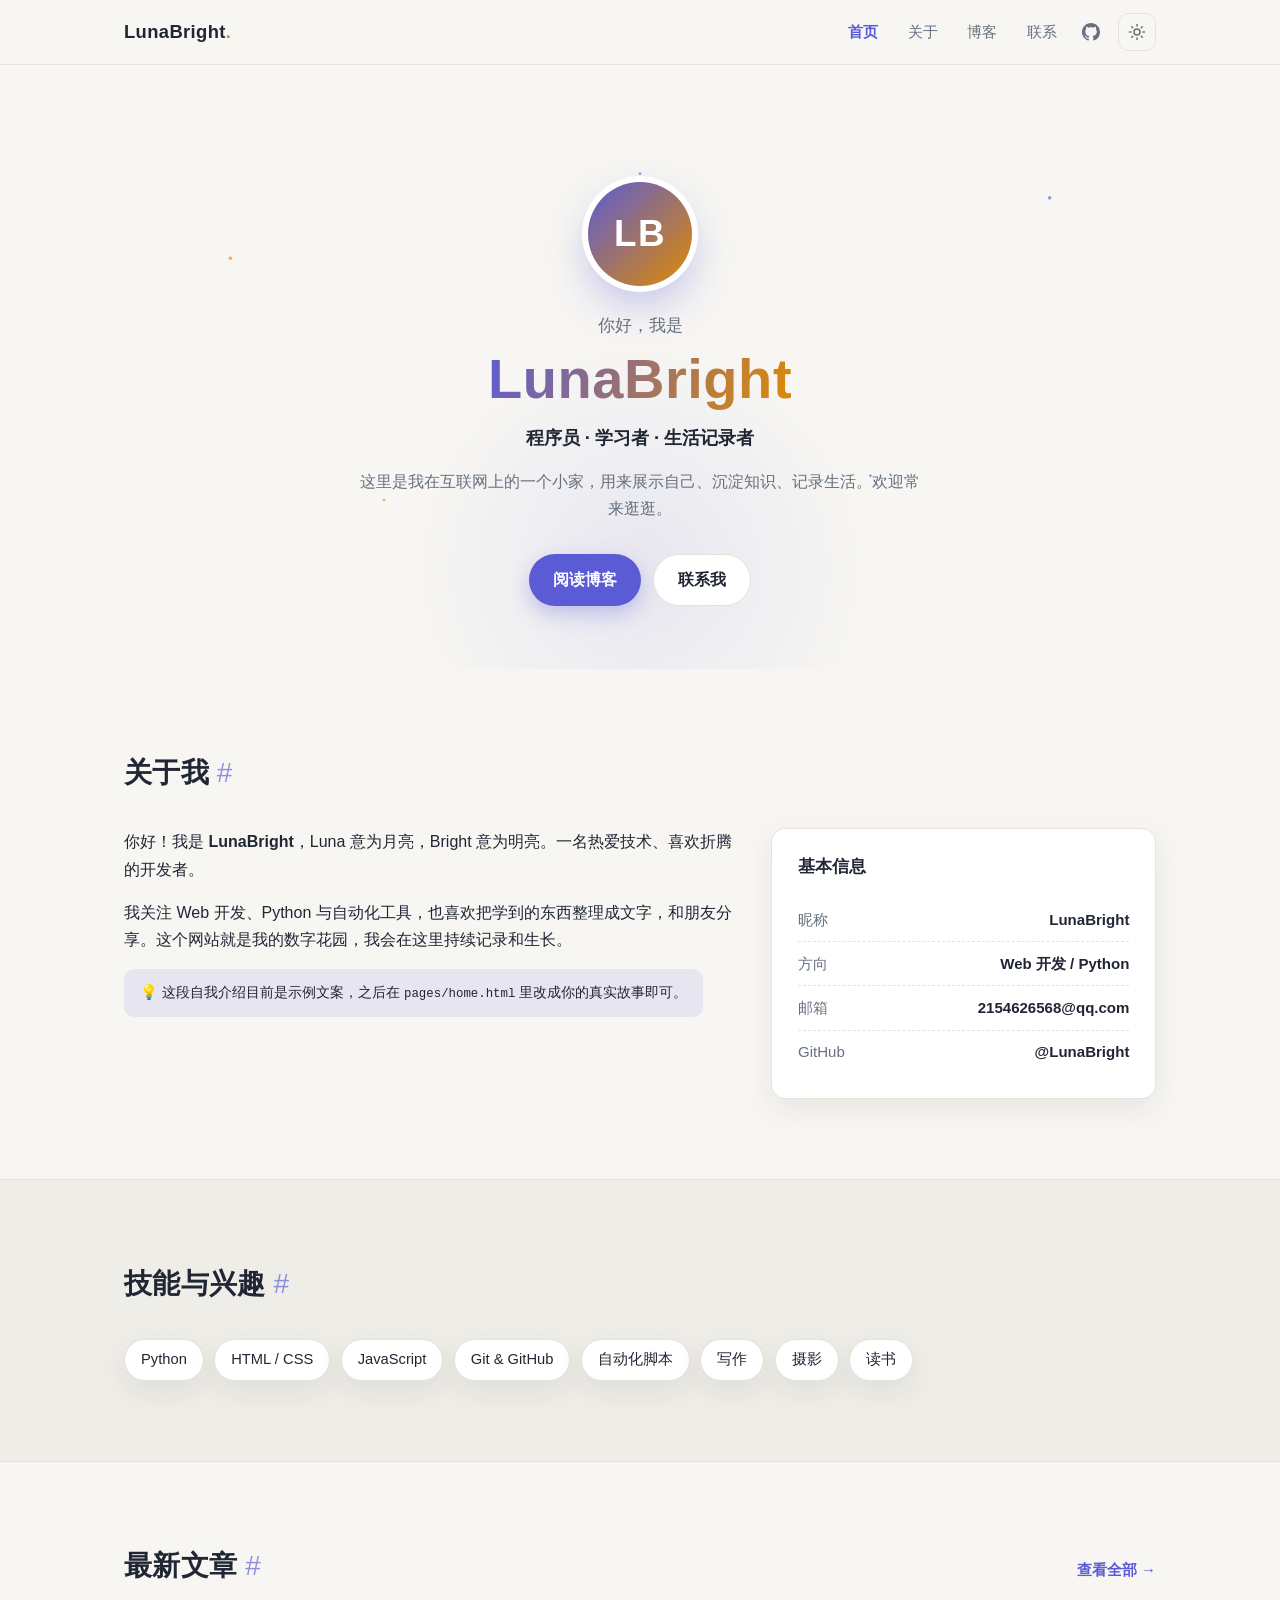
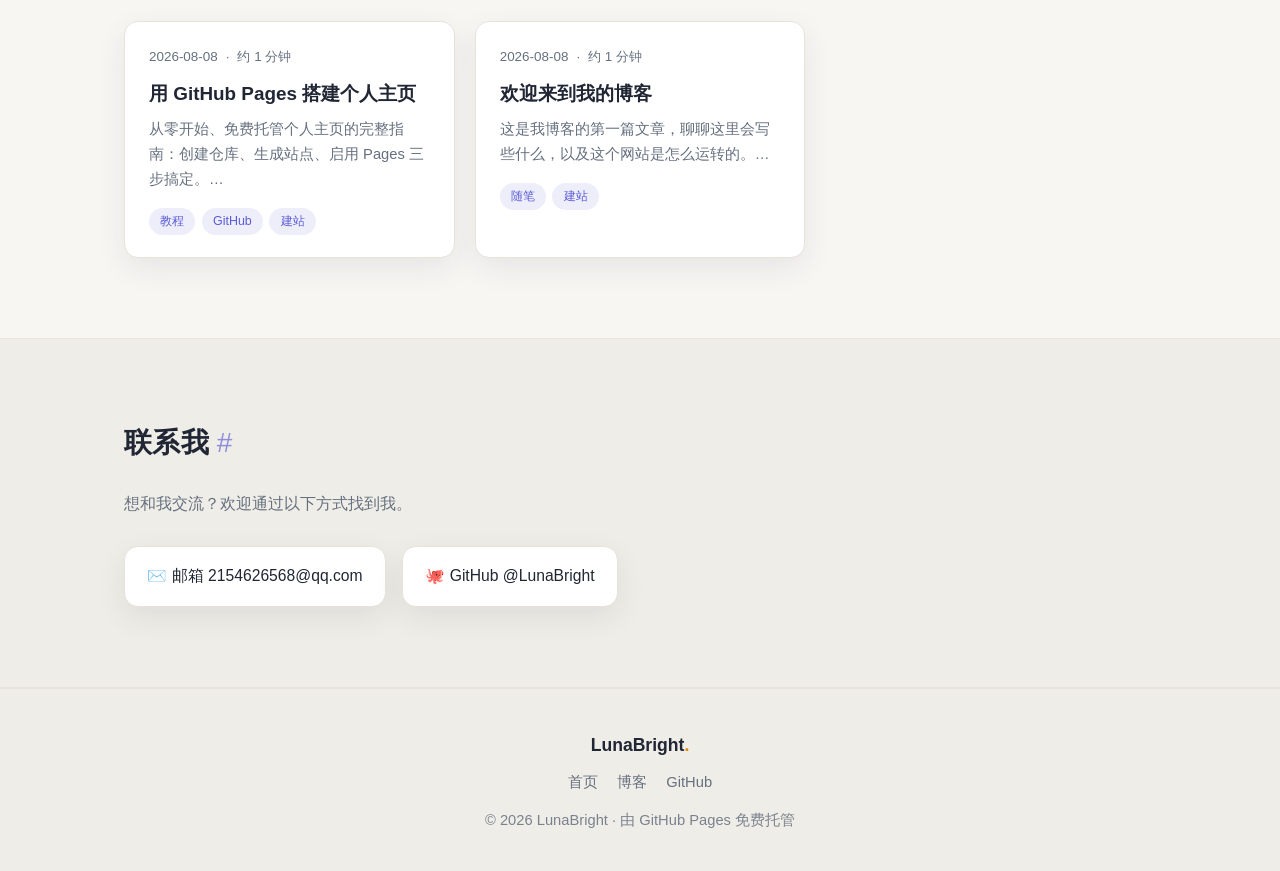
==== index.html @ c41390a8 "搭建个人主页：GitHub Pages 静态站点与 Markdown 博客" ====
<!DOCTYPE html>
<html lang="zh-CN">
<head>
  <meta charset="UTF-8">
  <meta name="viewport" content="width=device-width, initial-scale=1.0">
  <title>LunaBright · LunaBright 的个人主页：技术笔记、学习心得与生活记录</title>
  <meta name="description" content="LunaBright 的个人主页：技术笔记、学习心得与生活记录">
  <meta property="og:title" content="LunaBright · LunaBright 的个人主页：技术笔记、学习心得与生活记录">
  <meta property="og:description" content="LunaBright 的个人主页：技术笔记、学习心得与生活记录">
  <meta property="og:type" content="website">
  <link rel="icon" href="assets/favicon.svg" type="image/svg+xml">
  <link rel="alternate" type="application/atom+xml" title="订阅本站" href="feed.xml">
  <link rel="stylesheet" href="assets/css/style.css">
</head>
<body>
  <a class="skip-link" href="#content">跳到主要内容</a>
  <header class="site-nav">
    <nav class="nav-inner" aria-label="主导航">
      <a class="nav-logo" href="index.html">LunaBright<span class="nav-logo-dot">.</span></a>
      <button class="nav-toggle" aria-label="打开菜单" aria-expanded="false">
        <span></span><span></span><span></span>
      </button>
      <div class="nav-links">
        <a class="nav-link active" href="index.html">首页</a>
        <a class="nav-link" href="index.html#about">关于</a>
        <a class="nav-link" href="blog/index.html">博客</a>
        <a class="nav-link" href="index.html#contact">联系</a>
        <a class="nav-link nav-icon" href="https://github.com/LunaBright" target="_blank" rel="noopener" aria-label="GitHub 主页">
          <svg viewBox="0 0 16 16" width="18" height="18" fill="currentColor" aria-hidden="true"><path d="M8 0C3.58 0 0 3.58 0 8c0 3.54 2.29 6.53 5.47 7.59.4.07.55-.17.55-.38 0-.19-.01-.82-.01-1.49-2.01.37-2.53-.49-2.69-.94-.09-.23-.48-.94-.82-1.13-.28-.15-.68-.52-.01-.53.63-.01 1.08.58 1.23.82.72 1.21 1.87.87 2.33.66.07-.52.28-.87.51-1.07-1.78-.2-3.64-.89-3.64-3.95 0-.87.31-1.59.82-2.15-.08-.2-.36-1.02.08-2.12 0 0 .67-.21 2.2.82.64-.18 1.32-.27 2-.27s1.36.09 2 .27c1.53-1.04 2.2-.82 2.2-.82.44 1.1.16 1.92.08 2.12.51.56.82 1.27.82 2.15 0 3.07-1.87 3.75-3.65 3.95.29.25.54.73.54 1.48 0 1.07-.01 1.93-.01 2.2 0 .21.15.46.55.38A8.01 8.01 0 0 0 16 8c0-4.42-3.58-8-8-8z"/></svg>
        </a>
        <button class="theme-toggle" id="theme-toggle" aria-label="切换浅色/深色主题"></button>
      </div>
    </nav>
  </header>
  <main id="content">

  <section class="hero">
    <div class="hero-inner">
      <div class="avatar" aria-hidden="true">LB</div>
      <p class="hero-greet">你好，我是</p>
      <h1 class="hero-name"><span class="gradient-text">LunaBright</span></h1>
      <p class="hero-tagline">程序员 · 学习者 · 生活记录者</p>
      <p class="hero-desc">这里是我在互联网上的一个小家，用来展示自己、沉淀知识、记录生活。欢迎常来逛逛。</p>
      <div class="hero-actions">
        <a class="btn btn-primary" href="blog/index.html">阅读博客</a>
        <a class="btn btn-outline" href="#contact">联系我</a>
      </div>
    </div>
  </section>

  <section class="section" id="about">
    <div class="container">
      <h2 class="section-title reveal">关于我<span class="section-mark">#</span></h2>
      <div class="about-grid">
        <div class="about-text">
          <p class="reveal">你好！我是 <strong>LunaBright</strong>，Luna 意为月亮，Bright 意为明亮。一名热爱技术、喜欢折腾的开发者。</p>
          <p class="reveal">我关注 Web 开发、Python 与自动化工具，也喜欢把学到的东西整理成文字，和朋友分享。这个网站就是我的数字花园，我会在这里持续记录和生长。</p>
          <p class="about-edit-tip reveal">💡 这段自我介绍目前是示例文案，之后在 <code>pages/home.html</code> 里改成你的真实故事即可。</p>
        </div>
        <div class="about-card reveal">
          <h3>基本信息</h3>
          <ul>
            <li><span>昵称</span><b>LunaBright</b></li>
            <li><span>方向</span><b>Web 开发 / Python</b></li>
            <li><span>邮箱</span><b>2154626568@qq.com</b></li>
            <li><span>GitHub</span><b>@LunaBright</b></li>
          </ul>
        </div>
      </div>
    </div>
  </section>

  <section class="section section-soft" id="skills">
    <div class="container">
      <h2 class="section-title reveal">技能与兴趣<span class="section-mark">#</span></h2>
      <div class="chips">
        <span class="chip reveal">Python</span>
        <span class="chip reveal">HTML / CSS</span>
        <span class="chip reveal">JavaScript</span>
        <span class="chip reveal">Git &amp; GitHub</span>
        <span class="chip reveal">自动化脚本</span>
        <span class="chip reveal">写作</span>
        <span class="chip reveal">摄影</span>
        <span class="chip reveal">读书</span>
      </div>
    </div>
  </section>

  <section class="section" id="blog">
    <div class="container">
      <div class="section-head reveal">
        <h2 class="section-title">最新文章<span class="section-mark">#</span></h2>
        <a class="section-more" href="blog/index.html">查看全部 →</a>
      </div>
      <div class="post-grid">
        <article class="post-card reveal">
  <a class="post-card-link" href="blog/posts/2026-08-08-github-pages-guide.html">
    <div class="post-card-meta"><time datetime="2026-08-08">2026-08-08</time><span>·</span><span>约 1 分钟</span></div>
    <h3 class="post-card-title">用 GitHub Pages 搭建个人主页</h3>
    <p class="post-card-excerpt">从零开始、免费托管个人主页的完整指南：创建仓库、生成站点、启用 Pages 三步搞定。…</p>
    <div class="post-card-tags"><span class="tag">教程</span><span class="tag">GitHub</span><span class="tag">建站</span></div>
  </a>
</article>
<article class="post-card reveal">
  <a class="post-card-link" href="blog/posts/2026-08-08-welcome.html">
    <div class="post-card-meta"><time datetime="2026-08-08">2026-08-08</time><span>·</span><span>约 1 分钟</span></div>
    <h3 class="post-card-title">欢迎来到我的博客</h3>
    <p class="post-card-excerpt">这是我博客的第一篇文章，聊聊这里会写些什么，以及这个网站是怎么运转的。…</p>
    <div class="post-card-tags"><span class="tag">随笔</span><span class="tag">建站</span></div>
  </a>
</article>
      </div>
    </div>
  </section>

  <section class="section section-soft" id="contact">
    <div class="container">
      <h2 class="section-title reveal">联系我<span class="section-mark">#</span></h2>
      <p class="contact-desc reveal">想和我交流？欢迎通过以下方式找到我。</p>
      <div class="contact-links">
        <a class="contact-card reveal" href="mailto:2154626568@qq.com">✉️ 邮箱 2154626568@qq.com</a>
        <a class="contact-card reveal" href="https://github.com/LunaBright" target="_blank" rel="noopener">🐙 GitHub @LunaBright</a>
      </div>
    </div>
  </section>

  </main>
  <footer class="site-footer">
    <div class="footer-inner">
      <p class="footer-brand">LunaBright<span class="nav-logo-dot">.</span></p>
      <p class="footer-links">
        <a href="index.html">首页</a>
        <a href="blog/index.html">博客</a>
        <a href="https://github.com/LunaBright" target="_blank" rel="noopener">GitHub</a>
      </p>
      <p class="footer-note">© <span id="year"></span> LunaBright · 由 GitHub Pages 免费托管</p>
    </div>
  </footer>
  <button class="to-top" id="to-top" aria-label="回到顶部">
    <svg viewBox="0 0 24 24" width="18" height="18" fill="none" stroke="currentColor" stroke-width="2.5" stroke-linecap="round" stroke-linejoin="round" aria-hidden="true"><path d="M12 19V5M5 12l7-7 7 7"/></svg>
  </button>
  <script src="assets/js/main.js"></script>
</body>
</html>
---- assets/css/style.css ----
/* ============================================================
   LunaBright 个人主页样式
   浅色 / 深色双主题，响应式布局
   ============================================================ */

:root {
  --bg: #f7f6f3;
  --bg-soft: #efede7;
  --surface: #ffffff;
  --text: #202634;
  --muted: #66707f;
  --accent: #5b5bd6;
  --accent-soft: rgba(91, 91, 214, 0.1);
  --accent-2: #e08a00;
  --border: #e6e3db;
  --nav-bg: rgba(247, 246, 243, 0.86);
  --shadow: 0 10px 30px rgba(32, 38, 52, 0.08);
  --shadow-lg: 0 18px 44px rgba(32, 38, 52, 0.13);
  --radius: 14px;
  --nav-h: 64px;
  --font-sans: -apple-system, BlinkMacSystemFont, "Segoe UI", "PingFang SC",
    "Hiragino Sans GB", "Microsoft YaHei", "Noto Sans SC", "Helvetica Neue", Arial, sans-serif;
  --font-mono: "Cascadia Code", "JetBrains Mono", Consolas, "Courier New", monospace;
}

[data-theme="dark"] {
  --bg: #0d1120;
  --bg-soft: #141a2e;
  --surface: #171d33;
  --text: #e7eaf4;
  --muted: #98a1b6;
  --accent: #8f90f0;
  --accent-soft: rgba(143, 144, 240, 0.14);
  --accent-2: #f6b34d;
  --border: #272e47;
  --nav-bg: rgba(13, 17, 32, 0.82);
  --shadow: 0 10px 30px rgba(0, 0, 0, 0.35);
  --shadow-lg: 0 18px 44px rgba(0, 0, 0, 0.5);
}

/* ---------- 基础 ---------- */

* {
  box-sizing: border-box;
}

html {
  scroll-behavior: smooth;
}

body {
  margin: 0;
  font-family: var(--font-sans);
  font-size: 16px;
  line-height: 1.7;
  color: var(--text);
  background: var(--bg);
  -webkit-font-smoothing: antialiased;
  transition: background-color 0.3s ease, color 0.3s ease;
}

a {
  color: var(--accent);
  text-decoration: none;
}

a:hover {
  text-decoration: underline;
  text-underline-offset: 3px;
}

img {
  max-width: 100%;
}

::selection {
  background: var(--accent);
  color: #fff;
}

:focus-visible {
  outline: 2px solid var(--accent);
  outline-offset: 2px;
  border-radius: 4px;
}

.skip-link {
  position: absolute;
  left: -9999px;
  top: 0;
  z-index: 100;
  background: var(--accent);
  color: #fff;
  padding: 0.6rem 1.2rem;
  border-radius: 0 0 10px 0;
}

.skip-link:focus {
  left: 0;
}

.container {
  max-width: 1080px;
  margin: 0 auto;
  padding: 0 1.5rem;
}

.container-narrow {
  max-width: 760px;
}

/* ---------- 顶部导航 ---------- */

.site-nav {
  position: sticky;
  top: 0;
  z-index: 50;
  background: var(--nav-bg);
  -webkit-backdrop-filter: blur(14px);
  backdrop-filter: blur(14px);
  border-bottom: 1px solid var(--border);
}

.nav-inner {
  max-width: 1080px;
  margin: 0 auto;
  height: var(--nav-h);
  padding: 0 1.5rem;
  display: flex;
  align-items: center;
  justify-content: space-between;
  gap: 1rem;
}

.nav-logo {
  font-size: 1.15rem;
  font-weight: 800;
  letter-spacing: 0.02em;
  color: var(--text);
}

.nav-logo:hover {
  text-decoration: none;
}

.nav-logo-dot {
  color: var(--accent-2);
}

.nav-links {
  display: flex;
  align-items: center;
  gap: 0.35rem;
}

.nav-link {
  color: var(--muted);
  font-size: 0.95rem;
  padding: 0.45rem 0.75rem;
  border-radius: 9px;
  transition: color 0.2s ease, background-color 0.2s ease;
}

.nav-link:hover {
  color: var(--accent);
  background: var(--accent-soft);
  text-decoration: none;
}

.nav-link.active {
  color: var(--accent);
  font-weight: 600;
}

.nav-icon {
  display: inline-flex;
  align-items: center;
  justify-content: center;
  padding: 0.5rem;
}

.theme-toggle {
  display: inline-flex;
  align-items: center;
  justify-content: center;
  width: 38px;
  height: 38px;
  margin-left: 0.25rem;
  border: 1px solid var(--border);
  border-radius: 10px;
  background: transparent;
  color: var(--muted);
  cursor: pointer;
  transition: color 0.2s ease, border-color 0.2s ease, background-color 0.2s ease;
}

.theme-toggle:hover {
  color: var(--accent);
  border-color: var(--accent);
  background: var(--accent-soft);
}

.nav-toggle {
  display: none;
  flex-direction: column;
  justify-content: center;
  gap: 5px;
  width: 40px;
  height: 40px;
  padding: 8px;
  border: 1px solid var(--border);
  border-radius: 10px;
  background: transparent;
  cursor: pointer;
}

.nav-toggle span {
  display: block;
  height: 2px;
  width: 100%;
  border-radius: 2px;
  background: var(--text);
  transition: transform 0.25s ease, opacity 0.25s ease;
}

/* ---------- 英雄区 ---------- */

.hero {
  position: relative;
  text-align: center;
  padding: clamp(5rem, 13vh, 8.5rem) 1.5rem clamp(3rem, 7vh, 4.5rem);
  overflow: hidden;
  background:
    radial-gradient(2px 2px at 18% 32%, var(--accent-2), transparent 120%),
    radial-gradient(2px 2px at 82% 22%, var(--accent), transparent 120%),
    radial-gradient(1.5px 1.5px at 68% 68%, var(--accent), transparent 120%),
    radial-gradient(1.5px 1.5px at 30% 72%, var(--accent-2), transparent 120%),
    radial-gradient(1.5px 1.5px at 50% 18%, var(--accent), transparent 120%),
    var(--bg);
}

.hero::after {
  content: "";
  position: absolute;
  left: 50%;
  bottom: -130px;
  width: 460px;
  height: 460px;
  transform: translateX(-50%);
  border-radius: 50%;
  background: radial-gradient(circle, var(--accent-soft), transparent 70%);
  pointer-events: none;
}

.hero-inner {
  position: relative;
  z-index: 1;
  max-width: 720px;
  margin: 0 auto;
}

.avatar {
  width: 104px;
  height: 104px;
  margin: 0 auto 1.6rem;
  display: flex;
  align-items: center;
  justify-content: center;
  font-size: 2.3rem;
  font-weight: 800;
  letter-spacing: 0.04em;
  color: #fff;
  border-radius: 50%;
  background: linear-gradient(135deg, var(--accent), var(--accent-2));
  box-shadow: 0 0 0 6px var(--surface), 0 18px 42px rgba(91, 91, 214, 0.35);
  user-select: none;
}

.hero-greet {
  margin: 0 0 0.4rem;
  color: var(--muted);
  font-size: 1.05rem;
}

.hero-name {
  margin: 0 0 0.7rem;
  font-size: clamp(2.3rem, 6vw, 3.5rem);
  line-height: 1.15;
  letter-spacing: 0.01em;
}

.gradient-text {
  background: linear-gradient(120deg, var(--accent), var(--accent-2));
  -webkit-background-clip: text;
  background-clip: text;
  color: transparent;
}

.hero-tagline {
  margin: 0 0 0.9rem;
  font-size: 1.15rem;
  font-weight: 600;
  color: var(--text);
}

.hero-desc {
  margin: 0 auto 2rem;
  max-width: 560px;
  color: var(--muted);
  font-size: 1rem;
}

.hero-actions {
  display: flex;
  flex-wrap: wrap;
  justify-content: center;
  gap: 0.8rem;
}

/* ---------- 按钮 ---------- */

.btn {
  display: inline-flex;
  align-items: center;
  justify-content: center;
  padding: 0.72rem 1.5rem;
  border-radius: 999px;
  font-size: 0.98rem;
  font-weight: 600;
  transition: transform 0.18s ease, box-shadow 0.18s ease, background-color 0.18s ease;
}

.btn:hover {
  text-decoration: none;
  transform: translateY(-2px);
}

.btn-primary {
  background: var(--accent);
  color: #fff;
  box-shadow: 0 8px 20px rgba(91, 91, 214, 0.3);
}

.btn-primary:hover {
  box-shadow: 0 12px 26px rgba(91, 91, 214, 0.42);
}

.btn-outline {
  border: 1.5px solid var(--border);
  color: var(--text);
  background: var(--surface);
}

.btn-outline:hover {
  border-color: var(--accent);
  color: var(--accent);
}

/* ---------- 区块 ---------- */

.section {
  padding: clamp(3.2rem, 8vw, 5rem) 1.5rem;
}

.section-soft {
  background: var(--bg-soft);
  border-top: 1px solid var(--border);
  border-bottom: 1px solid var(--border);
}

.section-title {
  margin: 0 0 2rem;
  font-size: clamp(1.45rem, 3vw, 1.75rem);
  letter-spacing: 0.01em;
}

.section-mark {
  margin-left: 0.5rem;
  color: var(--accent);
  font-weight: 400;
  opacity: 0.65;
}

.section-head {
  display: flex;
  align-items: baseline;
  justify-content: space-between;
  gap: 1rem;
  flex-wrap: wrap;
  margin-bottom: 2rem;
}

.section-head .section-title {
  margin-bottom: 0;
}

.section-more {
  color: var(--accent);
  font-size: 0.95rem;
  font-weight: 600;
  white-space: nowrap;
}

/* ---------- 关于我 ---------- */

.about-grid {
  display: grid;
  grid-template-columns: 1.6fr 1fr;
  gap: 2rem;
  align-items: start;
}

.about-text p {
  margin: 0 0 1rem;
  color: var(--text);
}

.about-edit-tip {
  display: inline-block;
  margin-top: 0.4rem;
  padding: 0.7rem 1rem;
  border-radius: 10px;
  background: var(--accent-soft);
  color: var(--accent);
  font-size: 0.9rem;
}

.about-edit-tip code {
  font-family: var(--font-mono);
  font-size: 0.86em;
}

.about-card {
  background: var(--surface);
  border: 1px solid var(--border);
  border-radius: var(--radius);
  padding: 1.5rem 1.6rem;
  box-shadow: var(--shadow);
}

.about-card h3 {
  margin: 0 0 1rem;
  font-size: 1.05rem;
}

.about-card ul {
  list-style: none;
  margin: 0;
  padding: 0;
}

.about-card li {
  display: flex;
  justify-content: space-between;
  gap: 1rem;
  padding: 0.55rem 0;
  border-bottom: 1px dashed var(--border);
  font-size: 0.94rem;
}

.about-card li:last-child {
  border-bottom: none;
}

.about-card span {
  color: var(--muted);
  flex-shrink: 0;
}

.about-card b {
  text-align: right;
  font-weight: 600;
  word-break: break-all;
}

/* ---------- 技能标签 ---------- */

.chips {
  display: flex;
  flex-wrap: wrap;
  gap: 0.65rem;
}

.chip {
  display: inline-flex;
  align-items: center;
  padding: 0.45rem 1rem;
  border-radius: 999px;
  background: var(--surface);
  border: 1px solid var(--border);
  color: var(--text);
  font-size: 0.92rem;
  font-weight: 500;
  box-shadow: var(--shadow);
  transition: transform 0.18s ease, border-color 0.18s ease, color 0.18s ease;
}

.chip:hover {
  transform: translateY(-2px);
  border-color: var(--accent);
  color: var(--accent);
}

/* ---------- 博客卡片 ---------- */

.post-grid {
  display: grid;
  grid-template-columns: repeat(auto-fill, minmax(290px, 1fr));
  gap: 1.25rem;
}

.post-card {
  background: var(--surface);
  border: 1px solid var(--border);
  border-radius: var(--radius);
  box-shadow: var(--shadow);
  transition: transform 0.2s ease, box-shadow 0.2s ease;
}

.post-card:hover {
  transform: translateY(-4px);
  box-shadow: var(--shadow-lg);
}

.post-card-link {
  display: block;
  padding: 1.5rem 1.5rem 1.35rem;
  color: var(--text);
  height: 100%;
}

.post-card-link:hover {
  text-decoration: none;
}

.post-card-meta {
  display: flex;
  gap: 0.5rem;
  color: var(--muted);
  font-size: 0.84rem;
  margin-bottom: 0.7rem;
}

.post-card-title {
  margin: 0 0 0.6rem;
  font-size: 1.18rem;
  line-height: 1.45;
  transition: color 0.2s ease;
}

.post-card-link:hover .post-card-title {
  color: var(--accent);
}

.post-card-excerpt {
  margin: 0 0 1rem;
  color: var(--muted);
  font-size: 0.92rem;
  line-height: 1.7;
  display: -webkit-box;
  -webkit-line-clamp: 3;
  -webkit-box-orient: vertical;
  overflow: hidden;
}

.post-card-tags {
  display: flex;
  flex-wrap: wrap;
  gap: 0.4rem;
}

.tag {
  display: inline-block;
  padding: 0.18rem 0.7rem;
  border-radius: 999px;
  background: var(--accent-soft);
  color: var(--accent);
  font-size: 0.78rem;
  font-weight: 500;
}

/* ---------- 博客列表页 ---------- */

.page-hero {
  padding: clamp(3.2rem, 9vh, 5rem) 1.5rem 2.2rem;
  text-align: center;
  background:
    radial-gradient(2px 2px at 70% 20%, var(--accent), transparent 120%),
    radial-gradient(2px 2px at 25% 60%, var(--accent-2), transparent 120%),
    var(--bg);
}

.page-eyebrow {
  margin: 0 0 0.5rem;
  color: var(--accent);
  font-size: 0.85rem;
  font-weight: 700;
  letter-spacing: 0.12em;
  text-transform: uppercase;
}

.page-title {
  margin: 0 0 0.8rem;
  font-size: clamp(1.9rem, 5vw, 2.6rem);
  line-height: 1.2;
}

.page-desc {
  margin: 0 auto;
  max-width: 560px;
  color: var(--muted);
}

.post-list {
  max-width: 860px;
  margin: 0 auto;
}

.post-list-item {
  display: grid;
  grid-template-columns: 9.5rem 1fr;
  gap: 1.4rem;
  padding: 1.5rem 0;
  border-bottom: 1px solid var(--border);
}

.post-list-item:first-child {
  padding-top: 0;
}

.post-list-date {
  color: var(--muted);
  font-size: 0.9rem;
  font-family: var(--font-mono);
  padding-top: 0.15rem;
  white-space: nowrap;
}

.post-list-main {
  min-width: 0;
}

.post-list-title {
  margin: 0 0 0.45rem;
  font-size: 1.22rem;
  line-height: 1.4;
}

.post-list-main a {
  color: var(--text);
}

.post-list-main a:hover {
  color: var(--accent);
}

.post-list-excerpt {
  margin: 0 0 0.7rem;
  color: var(--muted);
  font-size: 0.93rem;
}

.post-list-tags {
  display: flex;
  flex-wrap: wrap;
  gap: 0.4rem;
}

/* ---------- 文章页 ---------- */

.post {
  padding: clamp(2.5rem, 7vw, 4rem) 1.5rem 3.5rem;
}

.post-header {
  margin-bottom: 2.2rem;
}

.post-header .page-eyebrow a {
  color: var(--muted);
  font-weight: 500;
  letter-spacing: 0;
  text-transform: none;
}

.post-header .page-eyebrow a:hover {
  color: var(--accent);
}

.post-title {
  margin: 0.4rem 0 1rem;
  font-size: clamp(1.7rem, 4.5vw, 2.3rem);
  line-height: 1.3;
}

.post-meta {
  display: flex;
  flex-wrap: wrap;
  align-items: center;
  gap: 0.55rem;
  color: var(--muted);
  font-size: 0.9rem;
}

.post-meta time {
  font-family: var(--font-mono);
}

.prose {
  font-size: 1.05rem;
  line-height: 1.95;
}

.prose h2 {
  margin: 2.3em 0 0.9em;
  font-size: 1.45rem;
  padding-bottom: 0.45em;
  border-bottom: 1px solid var(--border);
}

.prose h3 {
  margin: 1.9em 0 0.7em;
  font-size: 1.22rem;
}

.prose h4 {
  margin: 1.6em 0 0.6em;
  font-size: 1.08rem;
}

.prose p {
  margin: 1.1em 0;
}

.prose a {
  text-decoration: underline;
  text-underline-offset: 3px;
}

.prose code {
  font-family: var(--font-mono);
  font-size: 0.9em;
  background: var(--bg-soft);
  border: 1px solid var(--border);
  padding: 0.12em 0.42em;
  border-radius: 6px;
}

.prose pre {
  background: #0e1322;
  color: #dce3f5;
  padding: 1.15rem 1.35rem;
  border-radius: 12px;
  overflow-x: auto;
  margin: 1.5em 0;
  line-height: 1.7;
  box-shadow: var(--shadow);
}

.prose pre code {
  background: none;
  border: none;
  padding: 0;
  font-size: 0.9em;
  color: inherit;
}

.prose blockquote {
  margin: 1.5em 0;
  padding: 0.85rem 1.25rem;
  border-left: 3px solid var(--accent);
  border-radius: 0 10px 10px 0;
  background: var(--bg-soft);
  color: var(--muted);
}

.prose blockquote p {
  margin: 0.4em 0;
}

.prose ul,
.prose ol {
  margin: 1em 0;
  padding-left: 1.5rem;
}

.prose li {
  margin: 0.4em 0;
}

.prose img {
  border-radius: 12px;
  box-shadow: var(--shadow);
}

.prose hr {
  border: none;
  border-top: 1px solid var(--border);
  margin: 2.4em 0;
}

.post-pager {
  display: flex;
  justify-content: space-between;
  gap: 1.5rem;
  margin-top: 3.2rem;
  padding-top: 1.6rem;
  border-top: 1px solid var(--border);
}

.post-pager a {
  max-width: 45%;
  font-size: 0.94rem;
  color: var(--muted);
  line-height: 1.5;
}

.post-pager a:hover {
  color: var(--accent);
  text-decoration: none;
}

.post-pager .pager-label {
  display: block;
  font-size: 0.78rem;
  font-weight: 700;
  letter-spacing: 0.1em;
  text-transform: uppercase;
  color: var(--accent);
  margin-bottom: 0.25rem;
}

.post-pager .pager-next {
  text-align: right;
}

/* ---------- 联系 ---------- */

.contact-desc {
  margin: -0.5rem 0 1.8rem;
  color: var(--muted);
}

.contact-links {
  display: flex;
  flex-wrap: wrap;
  gap: 1rem;
}

.contact-card {
  display: inline-flex;
  align-items: center;
  gap: 0.6rem;
  padding: 1rem 1.4rem;
  background: var(--surface);
  border: 1px solid var(--border);
  border-radius: var(--radius);
  color: var(--text);
  font-size: 0.98rem;
  box-shadow: var(--shadow);
  transition: transform 0.18s ease, border-color 0.18s ease, box-shadow 0.18s ease;
}

.contact-card:hover {
  transform: translateY(-3px);
  border-color: var(--accent);
  color: var(--accent);
  text-decoration: none;
  box-shadow: var(--shadow-lg);
}

/* ---------- 页脚 ---------- */

.site-footer {
  border-top: 1px solid var(--border);
  background: var(--bg-soft);
  padding: 2.6rem 1.5rem 2.4rem;
}

.footer-inner {
  max-width: 1080px;
  margin: 0 auto;
  text-align: center;
  color: var(--muted);
  font-size: 0.92rem;
}

.footer-brand {
  margin: 0 0 0.6rem;
  color: var(--text);
  font-size: 1.1rem;
  font-weight: 800;
}

.footer-links {
  display: flex;
  justify-content: center;
  gap: 1.2rem;
  margin: 0 0 0.8rem;
}

.footer-links a {
  color: var(--muted);
}

.footer-links a:hover {
  color: var(--accent);
}

.footer-note {
  margin: 0;
  opacity: 0.85;
}

/* ---------- 回到顶部 ---------- */

.to-top {
  position: fixed;
  right: 1.5rem;
  bottom: 1.5rem;
  width: 44px;
  height: 44px;
  border: 1px solid var(--border);
  border-radius: 50%;
  background: var(--surface);
  color: var(--muted);
  cursor: pointer;
  display: flex;
  align-items: center;
  justify-content: center;
  box-shadow: var(--shadow);
  opacity: 0;
  pointer-events: none;
  transform: translateY(10px);
  transition: opacity 0.25s ease, transform 0.25s ease, color 0.2s ease;
}

.to-top.show {
  opacity: 1;
  pointer-events: auto;
  transform: translateY(0);
}

.to-top:hover {
  color: var(--accent);
  border-color: var(--accent);
}

/* ---------- 滚动显现 ---------- */

html.js .reveal {
  opacity: 0;
  transform: translateY(18px);
  transition: opacity 0.55s ease, transform 0.55s ease;
}

html.js .reveal.visible {
  opacity: 1;
  transform: translateY(0);
}

/* ---------- 响应式 ---------- */

@media (max-width: 860px) {
  .about-grid {
    grid-template-columns: 1fr;
  }

  .post-list-item {
    grid-template-columns: 1fr;
    gap: 0.35rem;
  }

  .post-list-date {
    padding-top: 0;
  }
}

@media (max-width: 760px) {
  .nav-toggle {
    display: flex;
  }

  .nav-links {
    display: none;
    position: absolute;
    top: var(--nav-h);
    left: 0;
    right: 0;
    flex-direction: column;
    align-items: stretch;
    gap: 0.2rem;
    background: var(--surface);
    border-bottom: 1px solid var(--border);
    padding: 0.8rem 1.25rem 1.25rem;
    box-shadow: var(--shadow-lg);
  }

  .nav-links.open {
    display: flex;
  }

  .nav-link,
  .nav-icon,
  .theme-toggle {
    justify-content: flex-start;
    margin: 0;
    width: 100%;
    height: auto;
    padding: 0.7rem 0.8rem;
  }

  .theme-toggle {
    margin-top: 0.5rem;
    border: 1px solid var(--border);
  }

  .hero-actions .btn {
    flex: 1 1 100%;
  }

  .post-pager {
    flex-direction: column;
  }

  .post-pager a {
    max-width: 100%;
  }

  .post-pager .pager-next {
    text-align: left;
  }
}

/* ---------- 无障碍：减弱动效 ---------- */

@media (prefers-reduced-motion: reduce) {
  html {
    scroll-behavior: auto;
  }

  *,
  *::before,
  *::after {
    animation-duration: 0.01ms !important;
    transition-duration: 0.01ms !important;
  }

  html.js .reveal {
    opacity: 1;
    transform: none;
  }
}
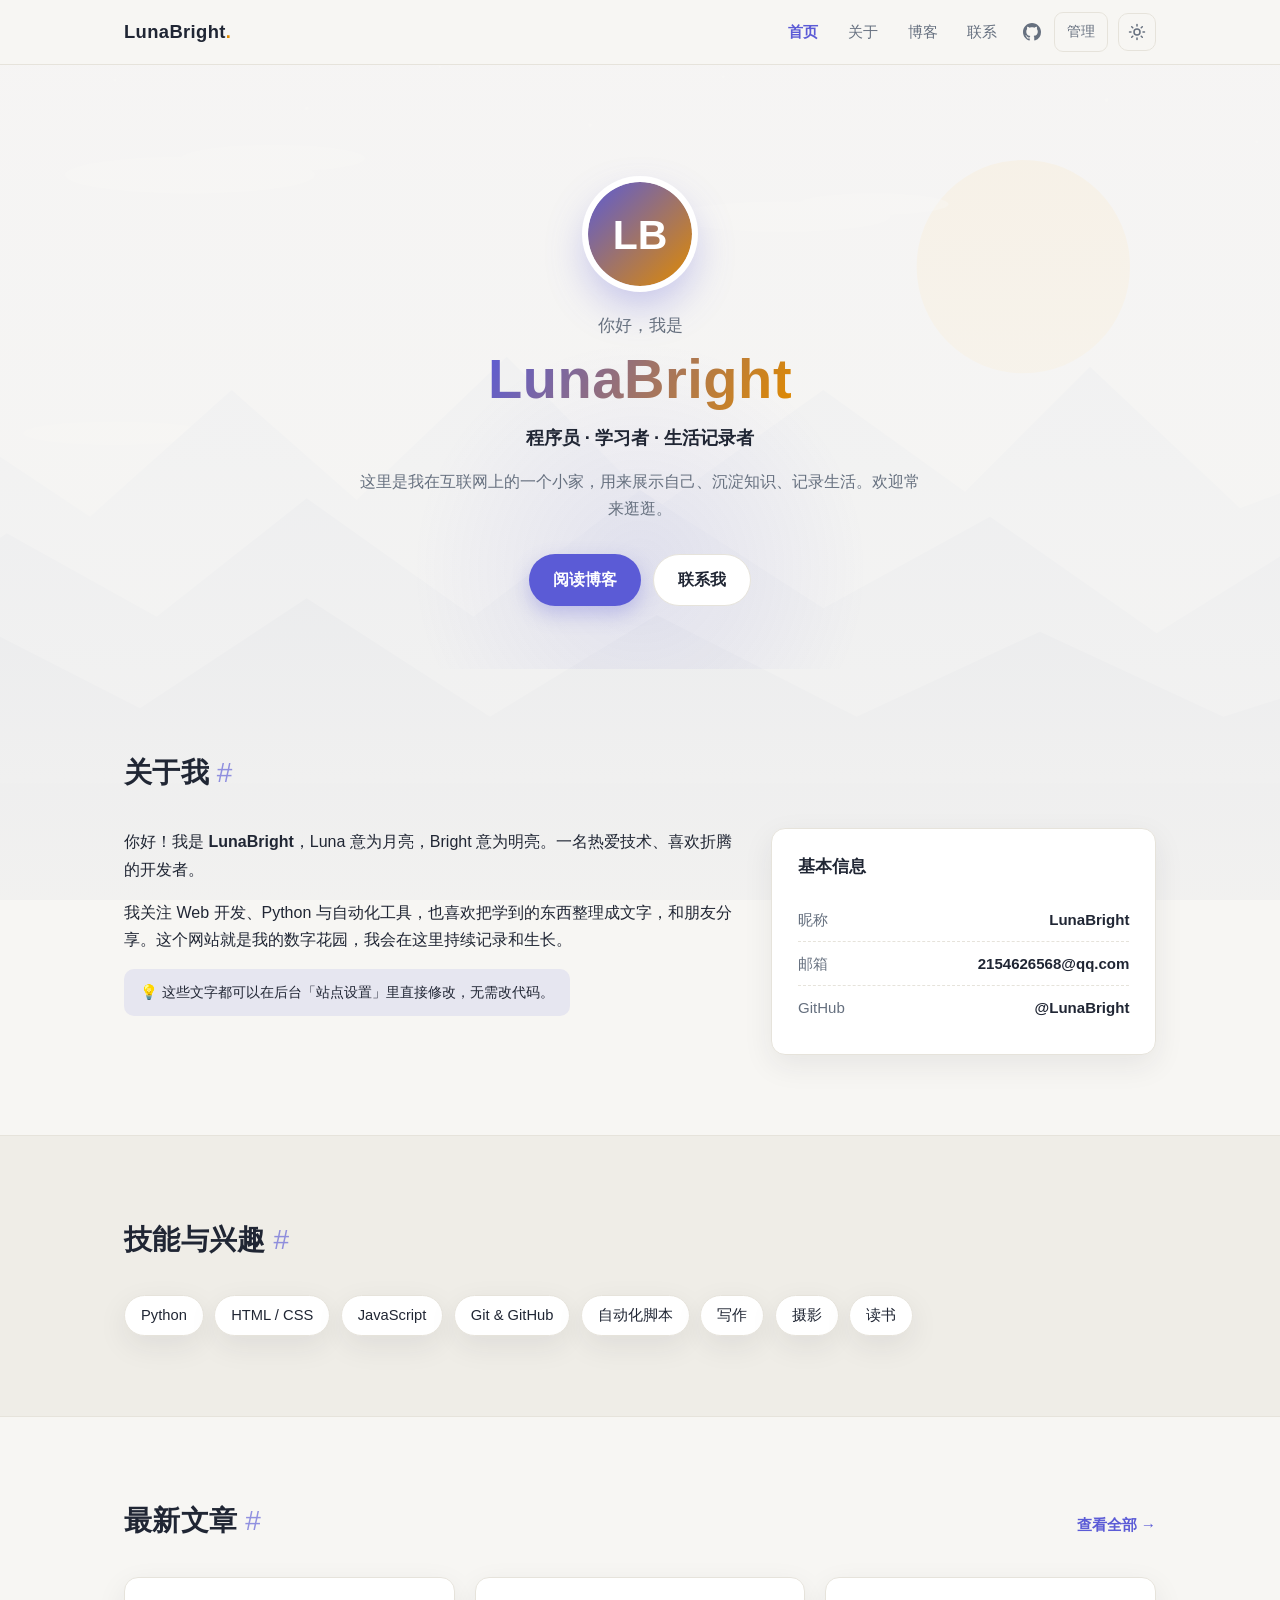
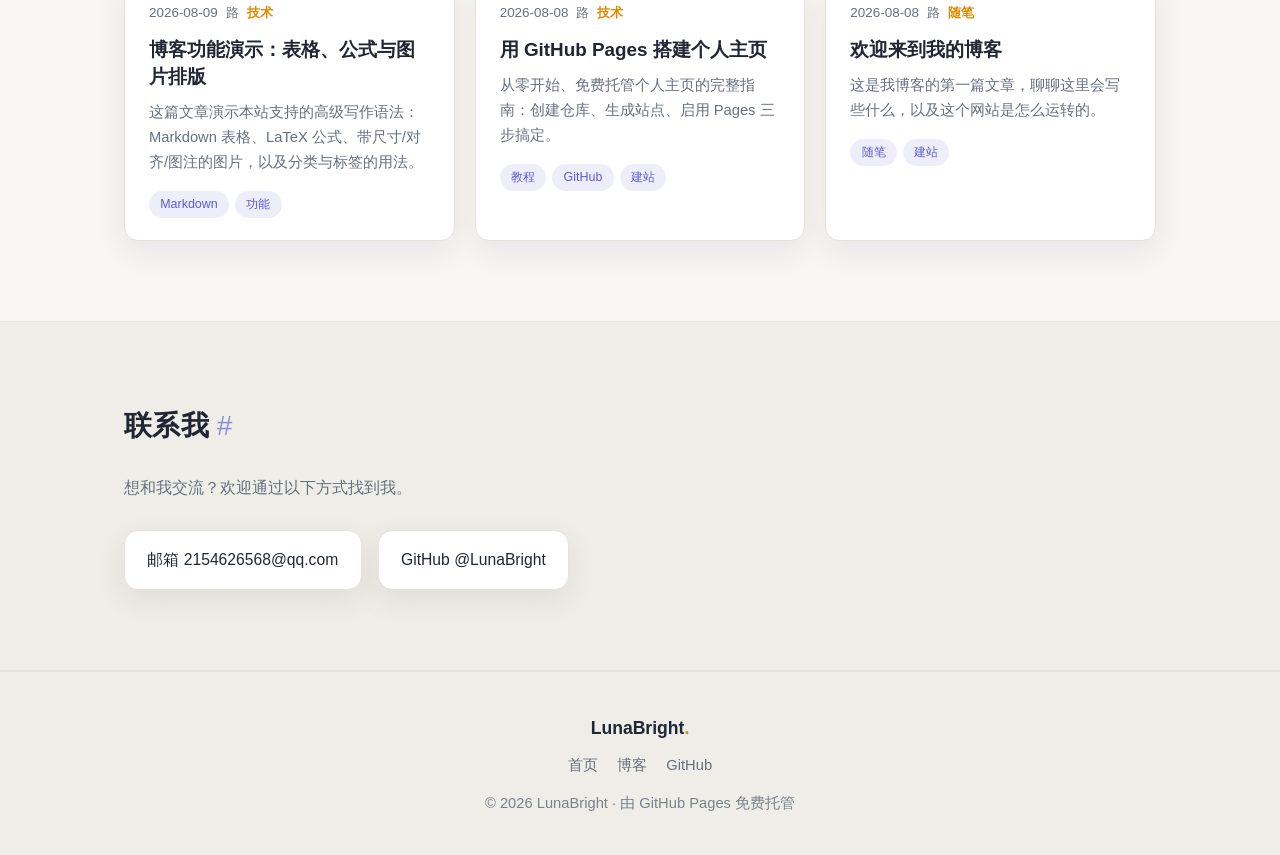
==== commit a4726eff: "升级个人主页：网页端 CMS 写作、全文搜索、分类标签、在线更换背景/头像、公式与图片排版" ====
--- a/index.html
+++ b/index.html
@@ -11,8 +11,10 @@
   <link rel="icon" href="assets/favicon.svg" type="image/svg+xml">
   <link rel="alternate" type="application/atom+xml" title="订阅本站" href="feed.xml">
   <link rel="stylesheet" href="assets/css/style.css">
+  
 </head>
 <body>
+  <div class="site-bg" role="presentation" style="background-image:url('/assets/images/background.svg')"></div>
   <a class="skip-link" href="#content">跳到主要内容</a>
   <header class="site-nav">
     <nav class="nav-inner" aria-label="主导航">
@@ -28,15 +30,15 @@
         <a class="nav-link nav-icon" href="https://github.com/LunaBright" target="_blank" rel="noopener" aria-label="GitHub 主页">
           <svg viewBox="0 0 16 16" width="18" height="18" fill="currentColor" aria-hidden="true"><path d="M8 0C3.58 0 0 3.58 0 8c0 3.54 2.29 6.53 5.47 7.59.4.07.55-.17.55-.38 0-.19-.01-.82-.01-1.49-2.01.37-2.53-.49-2.69-.94-.09-.23-.48-.94-.82-1.13-.28-.15-.68-.52-.01-.53.63-.01 1.08.58 1.23.82.72 1.21 1.87.87 2.33.66.07-.52.28-.87.51-1.07-1.78-.2-3.64-.89-3.64-3.95 0-.87.31-1.59.82-2.15-.08-.2-.36-1.02.08-2.12 0 0 .67-.21 2.2.82.64-.18 1.32-.27 2-.27s1.36.09 2 .27c1.53-1.04 2.2-.82 2.2-.82.44 1.1.16 1.92.08 2.12.51.56.82 1.27.82 2.15 0 3.07-1.87 3.75-3.65 3.95.29.25.54.73.54 1.48 0 1.07-.01 1.93-.01 2.2 0 .21.15.46.55.38A8.01 8.01 0 0 0 16 8c0-4.42-3.58-8-8-8z"/></svg>
         </a>
+        <a class="nav-link admin-link" href="https://app.pagescms.org/LunaBright/LunaBright.github.io" target="_blank" rel="noopener" title="打开后台管理">管理</a>
         <button class="theme-toggle" id="theme-toggle" aria-label="切换浅色/深色主题"></button>
       </div>
     </nav>
   </header>
   <main id="content">
-
   <section class="hero">
     <div class="hero-inner">
-      <div class="avatar" aria-hidden="true">LB</div>
+      <img class="avatar" src="/assets/images/avatar.svg" alt="LunaBright 的头像">
       <p class="hero-greet">你好，我是</p>
       <h1 class="hero-name"><span class="gradient-text">LunaBright</span></h1>
       <p class="hero-tagline">程序员 · 学习者 · 生活记录者</p>
@@ -54,14 +56,13 @@
       <div class="about-grid">
         <div class="about-text">
           <p class="reveal">你好！我是 <strong>LunaBright</strong>，Luna 意为月亮，Bright 意为明亮。一名热爱技术、喜欢折腾的开发者。</p>
-          <p class="reveal">我关注 Web 开发、Python 与自动化工具，也喜欢把学到的东西整理成文字，和朋友分享。这个网站就是我的数字花园，我会在这里持续记录和生长。</p>
-          <p class="about-edit-tip reveal">💡 这段自我介绍目前是示例文案，之后在 <code>pages/home.html</code> 里改成你的真实故事即可。</p>
+<p class="reveal">我关注 Web 开发、Python 与自动化工具，也喜欢把学到的东西整理成文字，和朋友分享。这个网站就是我的数字花园，我会在这里持续记录和生长。</p>
+          <p class="about-edit-tip reveal">💡 这些文字都可以在后台「站点设置」里直接修改，无需改代码。</p>
         </div>
         <div class="about-card reveal">
           <h3>基本信息</h3>
           <ul>
             <li><span>昵称</span><b>LunaBright</b></li>
-            <li><span>方向</span><b>Web 开发 / Python</b></li>
             <li><span>邮箱</span><b>2154626568@qq.com</b></li>
             <li><span>GitHub</span><b>@LunaBright</b></li>
           </ul>
@@ -75,13 +76,13 @@
       <h2 class="section-title reveal">技能与兴趣<span class="section-mark">#</span></h2>
       <div class="chips">
         <span class="chip reveal">Python</span>
-        <span class="chip reveal">HTML / CSS</span>
-        <span class="chip reveal">JavaScript</span>
-        <span class="chip reveal">Git &amp; GitHub</span>
-        <span class="chip reveal">自动化脚本</span>
-        <span class="chip reveal">写作</span>
-        <span class="chip reveal">摄影</span>
-        <span class="chip reveal">读书</span>
+<span class="chip reveal">HTML / CSS</span>
+<span class="chip reveal">JavaScript</span>
+<span class="chip reveal">Git &amp; GitHub</span>
+<span class="chip reveal">自动化脚本</span>
+<span class="chip reveal">写作</span>
+<span class="chip reveal">摄影</span>
+<span class="chip reveal">读书</span>
       </div>
     </div>
   </section>
@@ -93,19 +94,30 @@
         <a class="section-more" href="blog/index.html">查看全部 →</a>
       </div>
       <div class="post-grid">
-        <article class="post-card reveal">
+        <article class="post-card reveal" data-category="技术" data-tags="Markdown,功能" data-title="博客功能演示：表格、公式与图片排版">
+  <a class="post-card-link" href="blog/posts/2026-08-09-blog-features.html">
+    
+    <div class="post-card-meta"><time datetime="2026-08-09">2026-08-09</time><span>路</span><span class="post-card-category">技术</span></div>
+    <h3 class="post-card-title">博客功能演示：表格、公式与图片排版</h3>
+    <p class="post-card-excerpt">这篇文章演示本站支持的高级写作语法：Markdown 表格、LaTeX 公式、带尺寸/对齐/图注的图片，以及分类与标签的用法。</p>
+    <div class="post-card-tags"><span class="tag">Markdown</span><span class="tag">功能</span></div>
+  </a>
+</article>
+<article class="post-card reveal" data-category="技术" data-tags="教程,GitHub,建站" data-title="用 GitHub Pages 搭建个人主页">
   <a class="post-card-link" href="blog/posts/2026-08-08-github-pages-guide.html">
-    <div class="post-card-meta"><time datetime="2026-08-08">2026-08-08</time><span>·</span><span>约 1 分钟</span></div>
+    
+    <div class="post-card-meta"><time datetime="2026-08-08">2026-08-08</time><span>路</span><span class="post-card-category">技术</span></div>
     <h3 class="post-card-title">用 GitHub Pages 搭建个人主页</h3>
-    <p class="post-card-excerpt">从零开始、免费托管个人主页的完整指南：创建仓库、生成站点、启用 Pages 三步搞定。…</p>
+    <p class="post-card-excerpt">从零开始、免费托管个人主页的完整指南：创建仓库、生成站点、启用 Pages 三步搞定。</p>
     <div class="post-card-tags"><span class="tag">教程</span><span class="tag">GitHub</span><span class="tag">建站</span></div>
   </a>
 </article>
-<article class="post-card reveal">
+<article class="post-card reveal" data-category="随笔" data-tags="随笔,建站" data-title="欢迎来到我的博客">
   <a class="post-card-link" href="blog/posts/2026-08-08-welcome.html">
-    <div class="post-card-meta"><time datetime="2026-08-08">2026-08-08</time><span>·</span><span>约 1 分钟</span></div>
+    
+    <div class="post-card-meta"><time datetime="2026-08-08">2026-08-08</time><span>路</span><span class="post-card-category">随笔</span></div>
     <h3 class="post-card-title">欢迎来到我的博客</h3>
-    <p class="post-card-excerpt">这是我博客的第一篇文章，聊聊这里会写些什么，以及这个网站是怎么运转的。…</p>
+    <p class="post-card-excerpt">这是我博客的第一篇文章，聊聊这里会写些什么，以及这个网站是怎么运转的。</p>
     <div class="post-card-tags"><span class="tag">随笔</span><span class="tag">建站</span></div>
   </a>
 </article>
@@ -118,12 +130,11 @@
       <h2 class="section-title reveal">联系我<span class="section-mark">#</span></h2>
       <p class="contact-desc reveal">想和我交流？欢迎通过以下方式找到我。</p>
       <div class="contact-links">
-        <a class="contact-card reveal" href="mailto:2154626568@qq.com">✉️ 邮箱 2154626568@qq.com</a>
-        <a class="contact-card reveal" href="https://github.com/LunaBright" target="_blank" rel="noopener">🐙 GitHub @LunaBright</a>
+        <a class="contact-card reveal" href="mailto:2154626568@qq.com" target="_blank" rel="noopener">邮箱 2154626568@qq.com</a>
+<a class="contact-card reveal" href="https://github.com/LunaBright" target="_blank" rel="noopener">GitHub @LunaBright</a>
       </div>
     </div>
   </section>
-
   </main>
   <footer class="site-footer">
     <div class="footer-inner">
@@ -142,4 +153,3 @@
   <script src="assets/js/main.js"></script>
 </body>
 </html>
-
--- a/assets/css/style.css
+++ b/assets/css/style.css
@@ -109,6 +109,43 @@
   max-width: 760px;
 }
 
+/* ---------- 全站背景图 ---------- */
+
+.site-bg {
+  position: fixed;
+  inset: 0;
+  z-index: -1;
+  background-size: cover;
+  background-position: center;
+  background-repeat: no-repeat;
+  transition: filter 0.3s ease;
+}
+
+.site-bg::before {
+  content: "";
+  position: absolute;
+  inset: 0;
+  background: linear-gradient(
+    180deg,
+    rgba(247, 246, 243, 0.78),
+    rgba(247, 246, 243, 0.9) 58%,
+    rgba(247, 246, 243, 0.97)
+  );
+}
+
+[data-theme="dark"] .site-bg {
+  filter: brightness(0.5) saturate(0.85);
+}
+
+[data-theme="dark"] .site-bg::before {
+  background: linear-gradient(
+    180deg,
+    rgba(13, 17, 32, 0.82),
+    rgba(13, 17, 32, 0.92) 58%,
+    rgba(13, 17, 32, 0.98)
+  );
+}
+
 /* ---------- 顶部导航 ---------- */
 
 .site-nav {
@@ -223,6 +260,17 @@
   transition: transform 0.25s ease, opacity 0.25s ease;
 }
 
+/* ---------- 管理入口 ---------- */
+
+.admin-link {
+  font-size: 0.88rem;
+  border: 1px solid var(--border);
+}
+
+.admin-link:hover {
+  border-color: var(--accent);
+}
+
 /* ---------- 英雄区 ---------- */
 
 .hero {
@@ -230,13 +278,6 @@
   text-align: center;
   padding: clamp(5rem, 13vh, 8.5rem) 1.5rem clamp(3rem, 7vh, 4.5rem);
   overflow: hidden;
-  background:
-    radial-gradient(2px 2px at 18% 32%, var(--accent-2), transparent 120%),
-    radial-gradient(2px 2px at 82% 22%, var(--accent), transparent 120%),
-    radial-gradient(1.5px 1.5px at 68% 68%, var(--accent), transparent 120%),
-    radial-gradient(1.5px 1.5px at 30% 72%, var(--accent-2), transparent 120%),
-    radial-gradient(1.5px 1.5px at 50% 18%, var(--accent), transparent 120%),
-    var(--bg);
 }
 
 .hero::after {
@@ -263,15 +304,9 @@
   width: 104px;
   height: 104px;
   margin: 0 auto 1.6rem;
-  display: flex;
-  align-items: center;
-  justify-content: center;
-  font-size: 2.3rem;
-  font-weight: 800;
-  letter-spacing: 0.04em;
-  color: #fff;
+  display: block;
+  object-fit: cover;
   border-radius: 50%;
-  background: linear-gradient(135deg, var(--accent), var(--accent-2));
   box-shadow: 0 0 0 6px var(--surface), 0 18px 42px rgba(91, 91, 214, 0.35);
   user-select: none;
 }
@@ -501,6 +536,49 @@
   color: var(--accent);
 }
 
+/* ---------- 文章分类 / 封面 ---------- */
+
+.post-card-category,
+.post-list-category,
+.post-category {
+  color: var(--accent-2);
+  font-weight: 600;
+  font-size: 0.84rem;
+}
+
+.post-list-meta {
+  display: flex;
+  flex-wrap: wrap;
+  gap: 0.5rem;
+  margin: 0 0 0.45rem;
+  color: var(--muted);
+  font-size: 0.86rem;
+}
+
+.post-cover {
+  margin: -1.5rem -1.5rem 1.1rem;
+  border-radius: var(--radius) var(--radius) 0 0;
+  overflow: hidden;
+}
+
+.post-cover img {
+  width: 100%;
+  max-height: 260px;
+  object-fit: cover;
+  display: block;
+}
+
+.post > .container-narrow > .post-cover {
+  margin: 0 0 1.8rem;
+  border-radius: var(--radius);
+}
+
+.post > .container-narrow > .post-cover img {
+  max-height: 420px;
+  border-radius: var(--radius);
+  box-shadow: var(--shadow);
+}
+
 /* ---------- 博客卡片 ---------- */
 
 .post-grid {
@@ -584,10 +662,6 @@
 .page-hero {
   padding: clamp(3.2rem, 9vh, 5rem) 1.5rem 2.2rem;
   text-align: center;
-  background:
-    radial-gradient(2px 2px at 70% 20%, var(--accent), transparent 120%),
-    radial-gradient(2px 2px at 25% 60%, var(--accent-2), transparent 120%),
-    var(--bg);
 }
 
 .page-eyebrow {
@@ -664,6 +738,139 @@
   display: flex;
   flex-wrap: wrap;
   gap: 0.4rem;
+}
+
+/* ---------- 博客工具栏：搜索与筛选 ---------- */
+
+.blog-toolbar {
+  max-width: 860px;
+  margin: 0 auto 2.2rem;
+  display: grid;
+  gap: 1rem;
+}
+
+.search-box {
+  position: relative;
+  display: flex;
+  align-items: center;
+  gap: 0.5rem;
+  background: var(--surface);
+  border: 1.5px solid var(--border);
+  border-radius: 999px;
+  padding: 0.55rem 1rem;
+  box-shadow: var(--shadow);
+  transition: border-color 0.2s ease;
+}
+
+.search-box:focus-within {
+  border-color: var(--accent);
+}
+
+.search-box svg {
+  color: var(--muted);
+  flex-shrink: 0;
+}
+
+.search-box input {
+  flex: 1;
+  min-width: 0;
+  border: none;
+  outline: none;
+  background: transparent;
+  color: var(--text);
+  font-size: 1rem;
+  font-family: inherit;
+}
+
+.search-clear {
+  border: none;
+  background: var(--bg-soft);
+  color: var(--muted);
+  width: 26px;
+  height: 26px;
+  border-radius: 50%;
+  font-size: 1rem;
+  line-height: 1;
+  cursor: pointer;
+  display: none;
+  align-items: center;
+  justify-content: center;
+}
+
+.search-box.has-text .search-clear {
+  display: inline-flex;
+}
+
+.filter-group {
+  display: flex;
+  align-items: flex-start;
+  gap: 0.7rem;
+}
+
+.filter-label {
+  color: var(--muted);
+  font-size: 0.86rem;
+  font-weight: 600;
+  padding-top: 0.42rem;
+  flex-shrink: 0;
+}
+
+.filter-chips {
+  display: flex;
+  flex-wrap: wrap;
+  gap: 0.45rem;
+}
+
+.filter-chip {
+  border: 1px solid var(--border);
+  background: var(--surface);
+  color: var(--muted);
+  font-size: 0.85rem;
+  padding: 0.32rem 0.85rem;
+  border-radius: 999px;
+  cursor: pointer;
+  font-family: inherit;
+  transition: color 0.18s ease, border-color 0.18s ease, background-color 0.18s ease;
+}
+
+.filter-chip:hover {
+  border-color: var(--accent);
+  color: var(--accent);
+}
+
+.filter-chip.active {
+  background: var(--accent);
+  border-color: var(--accent);
+  color: #fff;
+  font-weight: 600;
+}
+
+.search-status {
+  margin: 0;
+  color: var(--muted);
+  font-size: 0.88rem;
+}
+
+.search-empty {
+  max-width: 860px;
+  margin: 2.5rem auto;
+  text-align: center;
+  color: var(--muted);
+  padding: 2.5rem 1.5rem;
+  border: 1px dashed var(--border);
+  border-radius: var(--radius);
+}
+
+.post-list-item[hidden],
+.post-card[hidden] {
+  display: none !important;
+}
+
+mark {
+  background: rgba(224, 138, 0, 0.28);
+  color: inherit;
+  border-radius: 3px;
+  padding: 0 0.1em;
 }
 
 /* ---------- 文章页 ---------- */
@@ -793,6 +1000,80 @@
   box-shadow: var(--shadow);
 }
 
+.prose .table-wrap {
+  overflow-x: auto;
+  margin: 1.6em 0;
+  border: 1px solid var(--border);
+  border-radius: 12px;
+  box-shadow: var(--shadow);
+}
+
+.prose table {
+  width: 100%;
+  border-collapse: collapse;
+  font-size: 0.95rem;
+  background: var(--surface);
+}
+
+.prose th,
+.prose td {
+  border-bottom: 1px solid var(--border);
+  border-right: 1px solid var(--border);
+  padding: 0.6rem 0.9rem;
+  text-align: left;
+}
+
+.prose th {
+  background: var(--bg-soft);
+  font-weight: 600;
+}
+
+.prose tr:last-child td {
+  border-bottom: none;
+}
+
+.prose th:last-child,
+.prose td:last-child {
+  border-right: none;
+}
+
+.prose tbody tr:nth-child(even) td {
+  background: rgba(128, 128, 128, 0.045);
+}
+
+.prose figure {
+  margin: 1.8em auto;
+  text-align: center;
+}
+
+.prose figure.align-left {
+  margin-left: 0;
+  margin-right: auto;
+  text-align: left;
+}
+
+.prose figure.align-right {
+  margin-left: auto;
+  margin-right: 0;
+  text-align: right;
+}
+
+.prose figure img {
+  box-shadow: var(--shadow);
+}
+
+.prose figcaption {
+  margin-top: 0.6rem;
+  color: var(--muted);
+  font-size: 0.88rem;
+}
+
+.prose .prose-math {
+  overflow-x: auto;
+  overflow-y: hidden;
+  padding: 0.4em 0;
+}
+
 .prose hr {
   border: none;
   border-top: 1px solid var(--border);
@@ -832,6 +1113,31 @@
 
 .post-pager .pager-next {
   text-align: right;
+}
+
+/* ---------- 评论区 ---------- */
+
+.comments {
+  padding: 0.8rem 1.5rem 4rem;
+}
+
+.comments-title {
+  margin: 0 0 1.2rem;
+  font-size: 1.35rem;
+}
+
+.comments-placeholder {
+  color: var(--muted);
+  background: var(--surface);
+  border: 1px dashed var(--border);
+  border-radius: var(--radius);
+  padding: 1.2rem 1.4rem;
+  font-size: 0.95rem;
+}
+
+.comments-placeholder code {
+  font-family: var(--font-mono);
+  font-size: 0.88em;
 }
 
 /* ---------- 联系 ---------- */
@@ -1030,6 +1336,11 @@
   .post-pager .pager-next {
     text-align: left;
   }
+
+  .filter-group {
+    flex-direction: column;
+    gap: 0.4rem;
+  }
 }
 
 /* ---------- 无障碍：减弱动效 ---------- */
@@ -1051,4 +1362,3 @@
     transform: none;
   }
 }
-
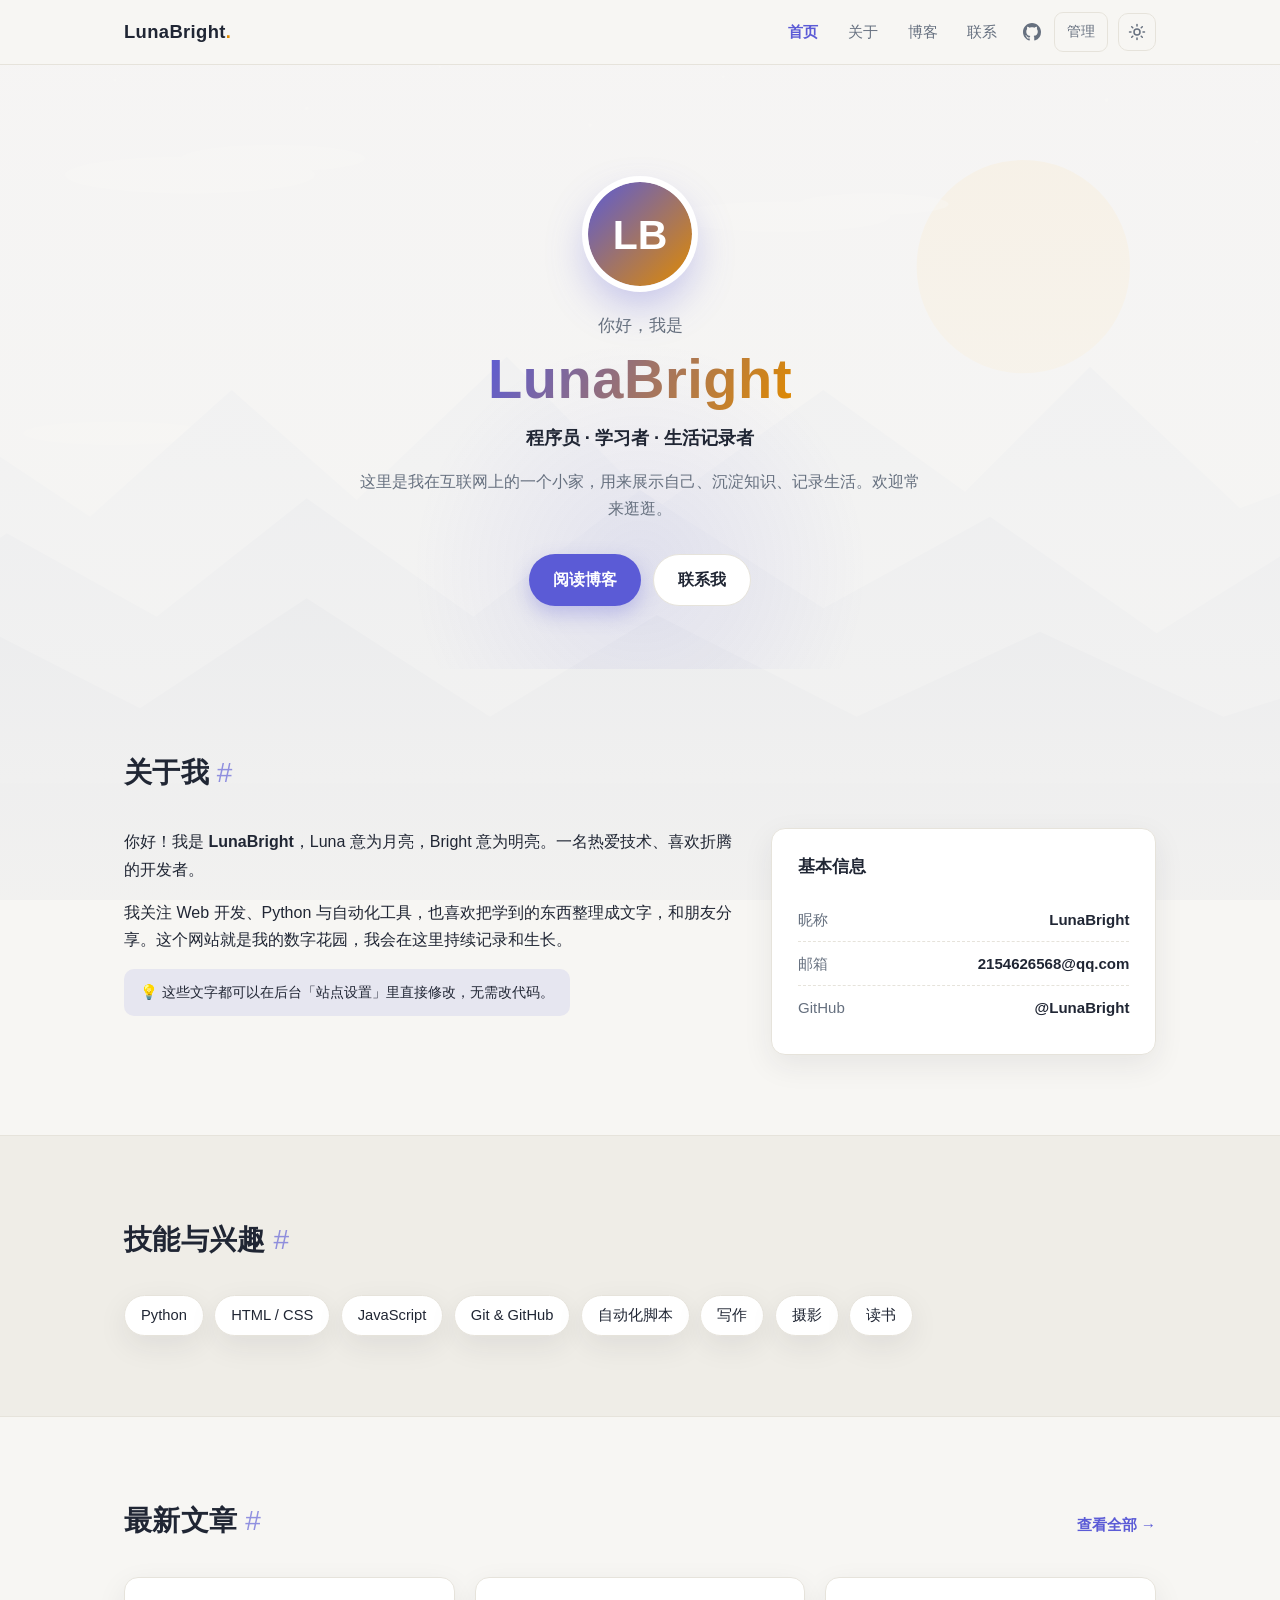
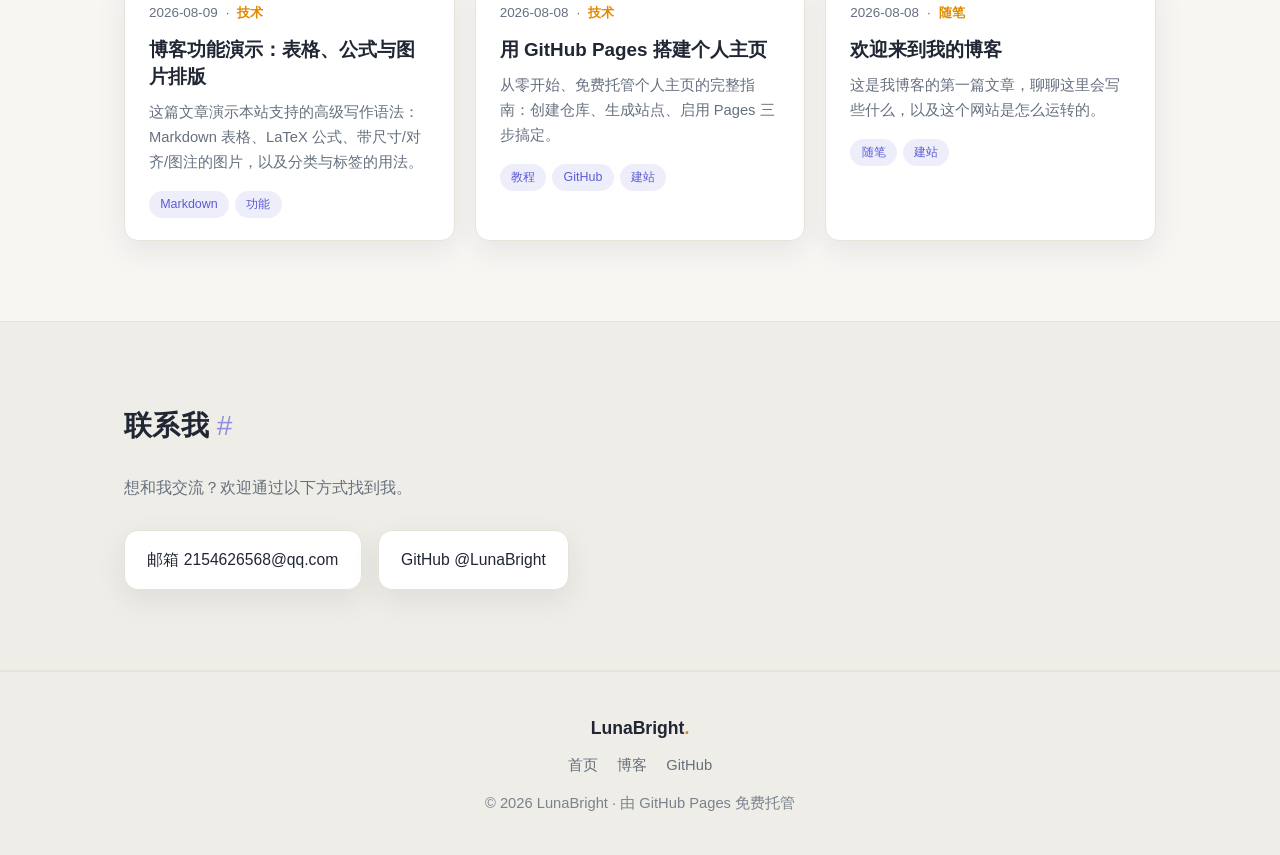
==== commit c48c3cf8: "修复部署工作流（github-pages 环境）、列表分隔符、搜索正文匹配片段，并补充后台上传排查说明" ====
--- a/index.html
+++ b/index.html
@@ -97,7 +97,7 @@
         <article class="post-card reveal" data-category="技术" data-tags="Markdown,功能" data-title="博客功能演示：表格、公式与图片排版">
   <a class="post-card-link" href="blog/posts/2026-08-09-blog-features.html">
     
-    <div class="post-card-meta"><time datetime="2026-08-09">2026-08-09</time><span>路</span><span class="post-card-category">技术</span></div>
+    <div class="post-card-meta"><time datetime="2026-08-09">2026-08-09</time><span>·</span><span class="post-card-category">技术</span></div>
     <h3 class="post-card-title">博客功能演示：表格、公式与图片排版</h3>
     <p class="post-card-excerpt">这篇文章演示本站支持的高级写作语法：Markdown 表格、LaTeX 公式、带尺寸/对齐/图注的图片，以及分类与标签的用法。</p>
     <div class="post-card-tags"><span class="tag">Markdown</span><span class="tag">功能</span></div>
@@ -106,7 +106,7 @@
 <article class="post-card reveal" data-category="技术" data-tags="教程,GitHub,建站" data-title="用 GitHub Pages 搭建个人主页">
   <a class="post-card-link" href="blog/posts/2026-08-08-github-pages-guide.html">
     
-    <div class="post-card-meta"><time datetime="2026-08-08">2026-08-08</time><span>路</span><span class="post-card-category">技术</span></div>
+    <div class="post-card-meta"><time datetime="2026-08-08">2026-08-08</time><span>·</span><span class="post-card-category">技术</span></div>
     <h3 class="post-card-title">用 GitHub Pages 搭建个人主页</h3>
     <p class="post-card-excerpt">从零开始、免费托管个人主页的完整指南：创建仓库、生成站点、启用 Pages 三步搞定。</p>
     <div class="post-card-tags"><span class="tag">教程</span><span class="tag">GitHub</span><span class="tag">建站</span></div>
@@ -115,7 +115,7 @@
 <article class="post-card reveal" data-category="随笔" data-tags="随笔,建站" data-title="欢迎来到我的博客">
   <a class="post-card-link" href="blog/posts/2026-08-08-welcome.html">
     
-    <div class="post-card-meta"><time datetime="2026-08-08">2026-08-08</time><span>路</span><span class="post-card-category">随笔</span></div>
+    <div class="post-card-meta"><time datetime="2026-08-08">2026-08-08</time><span>·</span><span class="post-card-category">随笔</span></div>
     <h3 class="post-card-title">欢迎来到我的博客</h3>
     <p class="post-card-excerpt">这是我博客的第一篇文章，聊聊这里会写些什么，以及这个网站是怎么运转的。</p>
     <div class="post-card-tags"><span class="tag">随笔</span><span class="tag">建站</span></div>
--- a/assets/css/style.css
+++ b/assets/css/style.css
@@ -734,6 +734,16 @@
   font-size: 0.93rem;
 }
 
+.post-list-match {
+  margin: 0 0 0.7rem;
+  padding: 0.45rem 0.75rem;
+  border-radius: 8px;
+  background: var(--accent-soft);
+  color: var(--muted);
+  font-size: 0.88rem;
+  line-height: 1.65;
+}
+
 .post-list-tags {
   display: flex;
   flex-wrap: wrap;
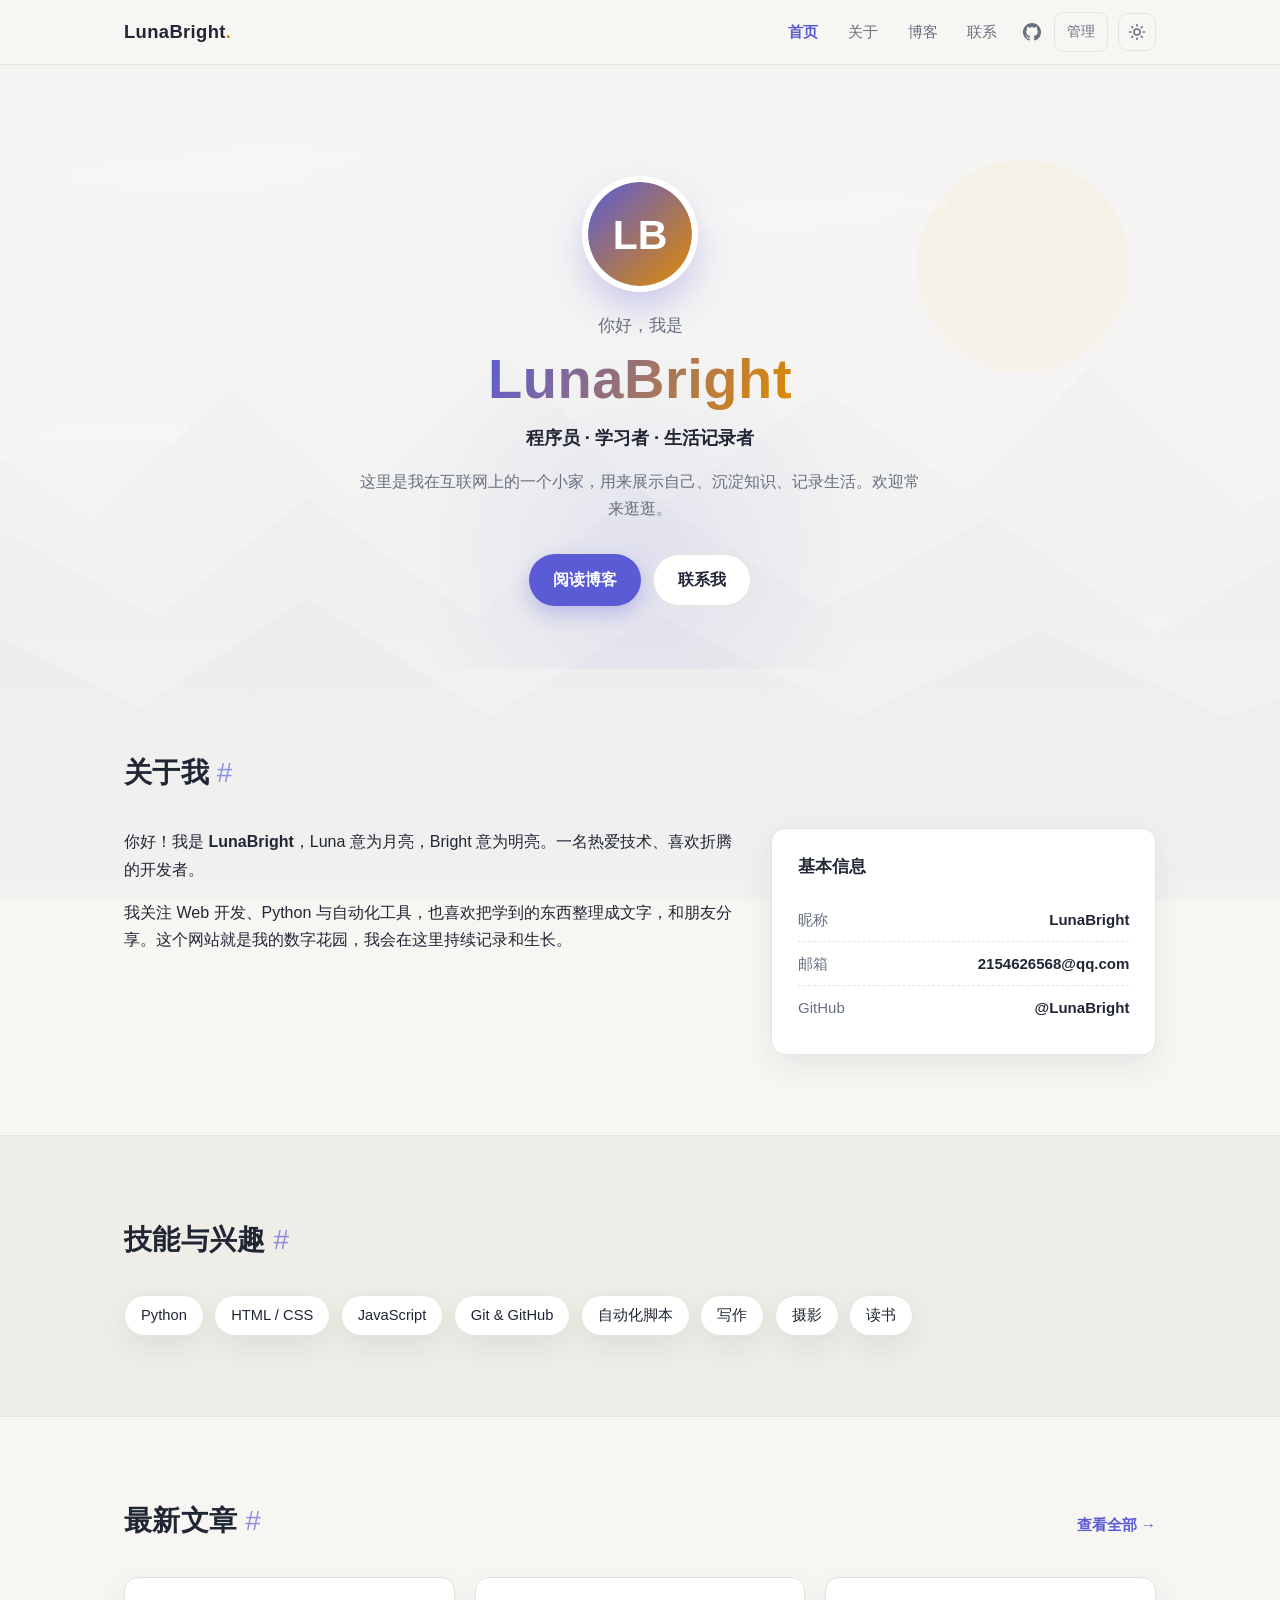
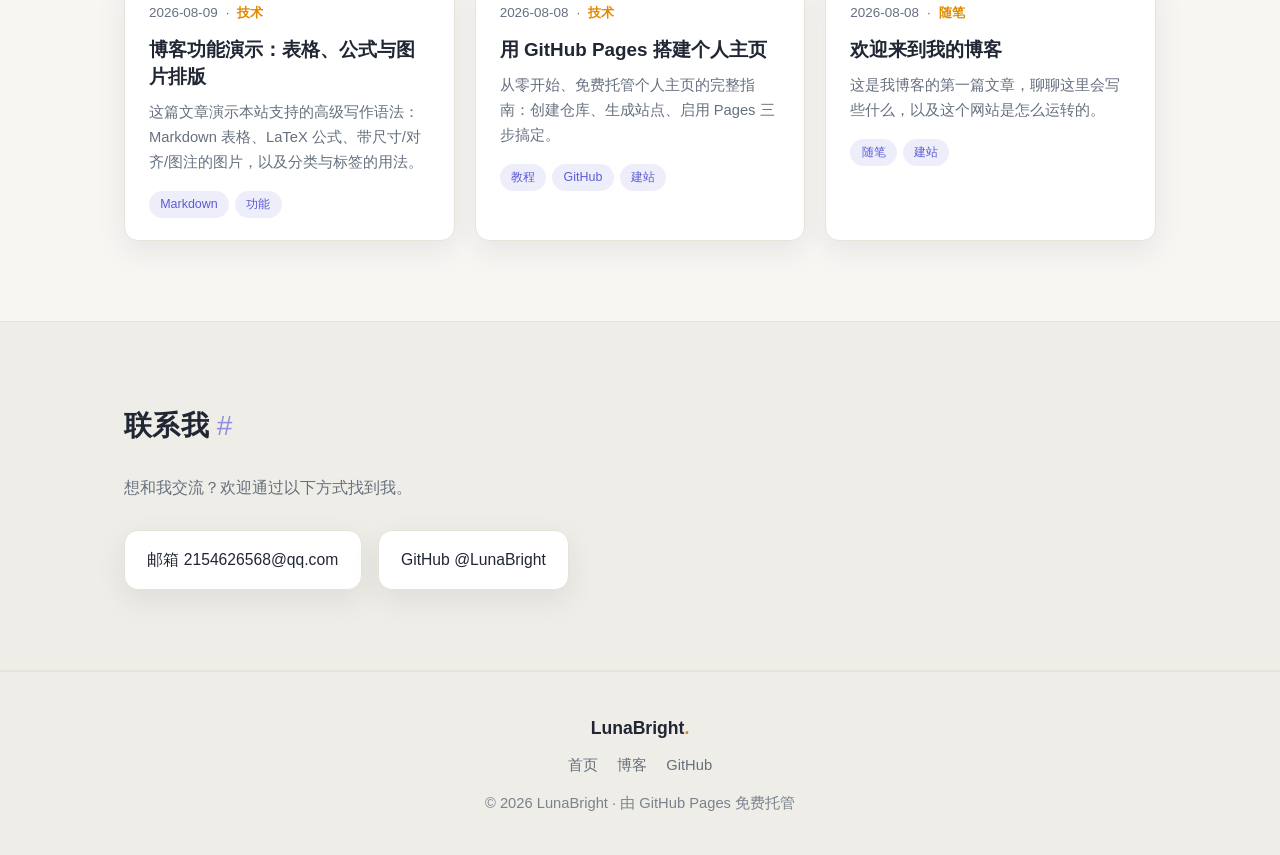
==== commit 2e84bcea: "Comment out edit tip in about section Commented out the edit tip paragraph in the about section." ====
--- a/index.html
+++ b/index.html
@@ -57,7 +57,7 @@
         <div class="about-text">
           <p class="reveal">你好！我是 <strong>LunaBright</strong>，Luna 意为月亮，Bright 意为明亮。一名热爱技术、喜欢折腾的开发者。</p>
 <p class="reveal">我关注 Web 开发、Python 与自动化工具，也喜欢把学到的东西整理成文字，和朋友分享。这个网站就是我的数字花园，我会在这里持续记录和生长。</p>
-          <p class="about-edit-tip reveal">💡 这些文字都可以在后台「站点设置」里直接修改，无需改代码。</p>
+          <!-- <p class="about-edit-tip reveal">💡 这些文字都可以在后台「站点设置」里直接修改，无需改代码。</p> -->
         </div>
         <div class="about-card reveal">
           <h3>基本信息</h3>
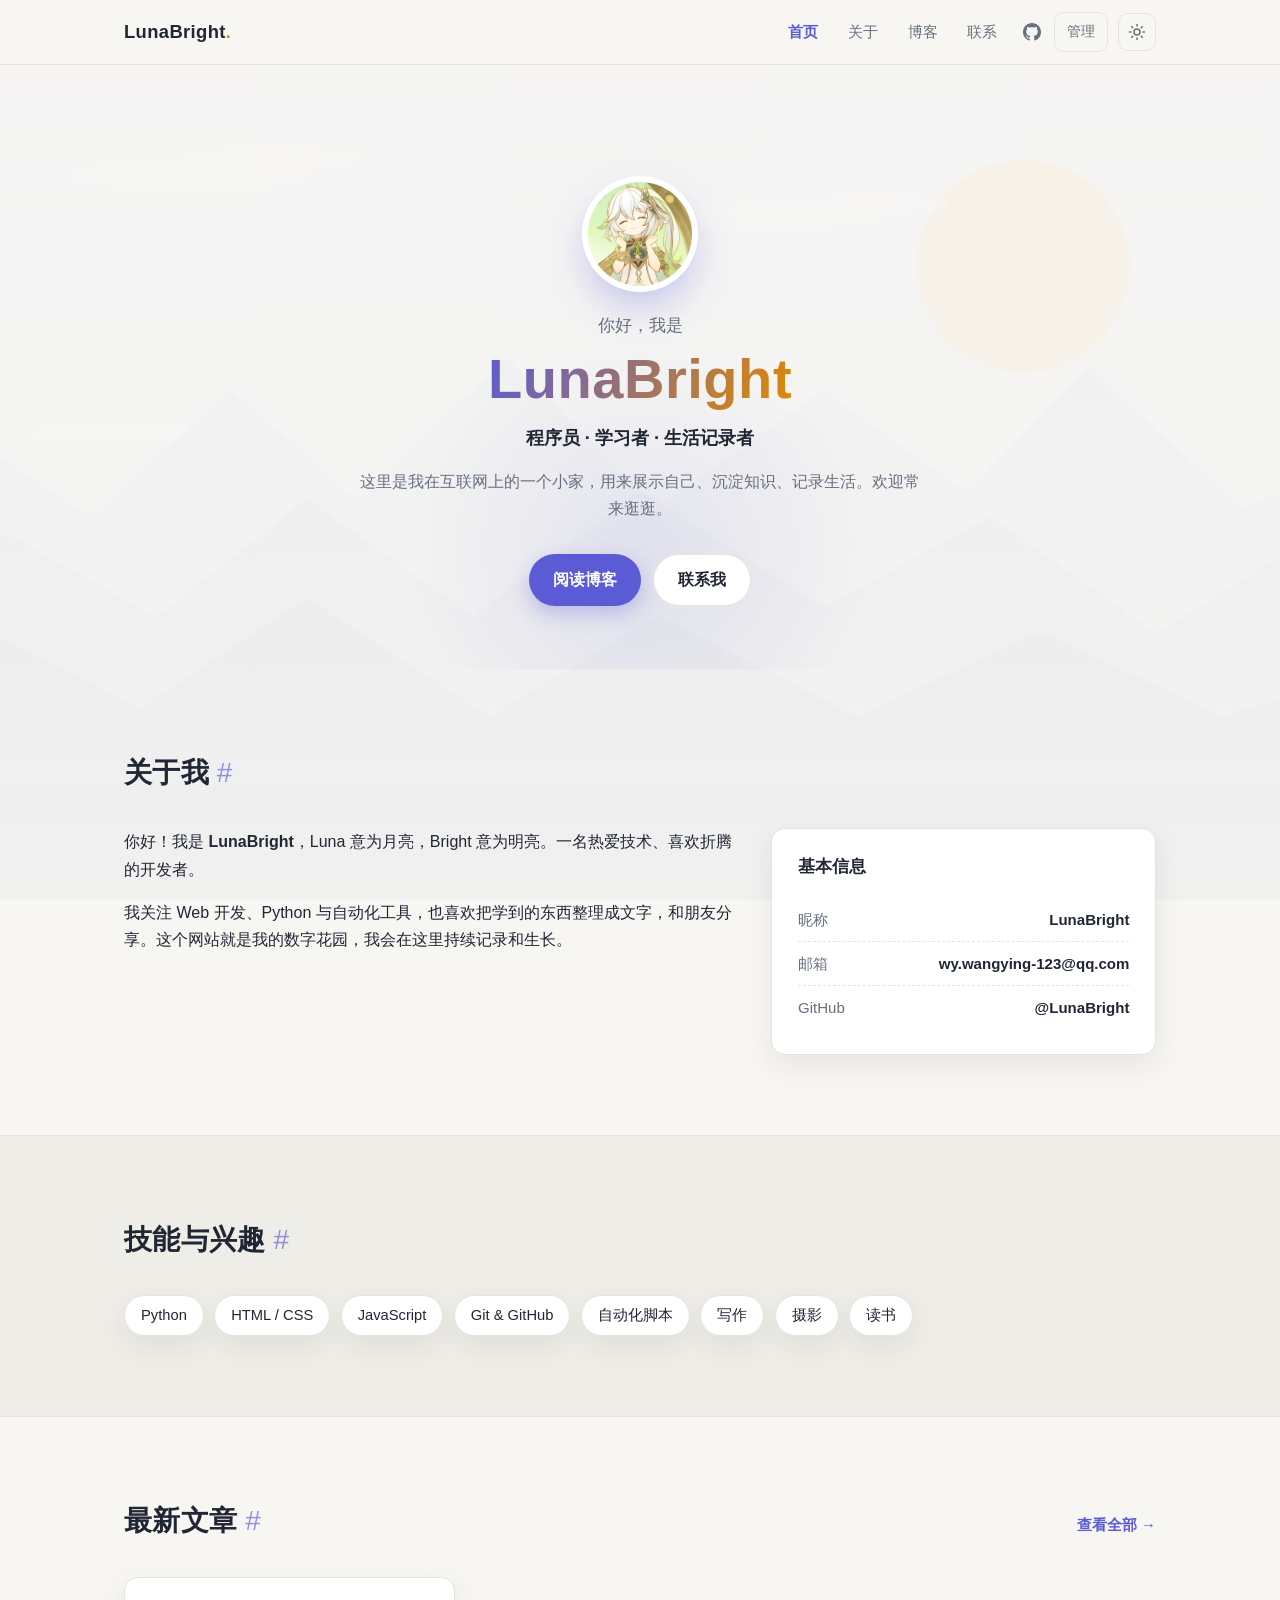
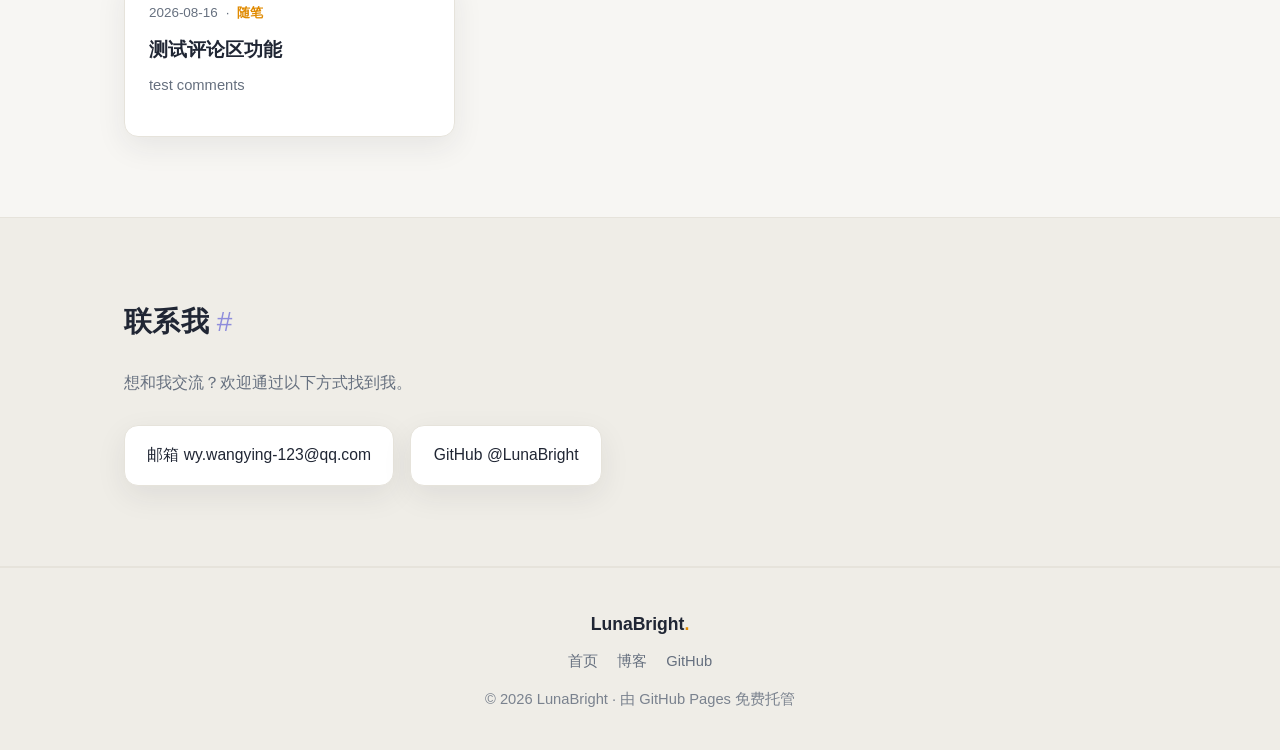
==== commit 118228c8: "移除首页后台可修改提示文案，并同步生成文件" ====
--- a/index.html
+++ b/index.html
@@ -38,7 +38,7 @@
   <main id="content">
   <section class="hero">
     <div class="hero-inner">
-      <img class="avatar" src="/assets/images/avatar.svg" alt="LunaBright 的头像">
+      <img class="avatar" src="/media/images/2024-11-10-015321.jpg" alt="LunaBright 的头像">
       <p class="hero-greet">你好，我是</p>
       <h1 class="hero-name"><span class="gradient-text">LunaBright</span></h1>
       <p class="hero-tagline">程序员 · 学习者 · 生活记录者</p>
@@ -57,13 +57,12 @@
         <div class="about-text">
           <p class="reveal">你好！我是 <strong>LunaBright</strong>，Luna 意为月亮，Bright 意为明亮。一名热爱技术、喜欢折腾的开发者。</p>
 <p class="reveal">我关注 Web 开发、Python 与自动化工具，也喜欢把学到的东西整理成文字，和朋友分享。这个网站就是我的数字花园，我会在这里持续记录和生长。</p>
-          <!-- <p class="about-edit-tip reveal">💡 这些文字都可以在后台「站点设置」里直接修改，无需改代码。</p> -->
         </div>
         <div class="about-card reveal">
           <h3>基本信息</h3>
           <ul>
             <li><span>昵称</span><b>LunaBright</b></li>
-            <li><span>邮箱</span><b>2154626568@qq.com</b></li>
+            <li><span>邮箱</span><b>wy.wangying-123@qq.com</b></li>
             <li><span>GitHub</span><b>@LunaBright</b></li>
           </ul>
         </div>
@@ -94,31 +93,13 @@
         <a class="section-more" href="blog/index.html">查看全部 →</a>
       </div>
       <div class="post-grid">
-        <article class="post-card reveal" data-category="技术" data-tags="Markdown,功能" data-title="博客功能演示：表格、公式与图片排版">
-  <a class="post-card-link" href="blog/posts/2026-08-09-blog-features.html">
+        <article class="post-card reveal" data-category="随笔" data-tags="" data-title="测试评论区功能">
+  <a class="post-card-link" href="blog/posts/2026-08-16-.html">
     
-    <div class="post-card-meta"><time datetime="2026-08-09">2026-08-09</time><span>·</span><span class="post-card-category">技术</span></div>
-    <h3 class="post-card-title">博客功能演示：表格、公式与图片排版</h3>
-    <p class="post-card-excerpt">这篇文章演示本站支持的高级写作语法：Markdown 表格、LaTeX 公式、带尺寸/对齐/图注的图片，以及分类与标签的用法。</p>
-    <div class="post-card-tags"><span class="tag">Markdown</span><span class="tag">功能</span></div>
-  </a>
-</article>
-<article class="post-card reveal" data-category="技术" data-tags="教程,GitHub,建站" data-title="用 GitHub Pages 搭建个人主页">
-  <a class="post-card-link" href="blog/posts/2026-08-08-github-pages-guide.html">
-    
-    <div class="post-card-meta"><time datetime="2026-08-08">2026-08-08</time><span>·</span><span class="post-card-category">技术</span></div>
-    <h3 class="post-card-title">用 GitHub Pages 搭建个人主页</h3>
-    <p class="post-card-excerpt">从零开始、免费托管个人主页的完整指南：创建仓库、生成站点、启用 Pages 三步搞定。</p>
-    <div class="post-card-tags"><span class="tag">教程</span><span class="tag">GitHub</span><span class="tag">建站</span></div>
-  </a>
-</article>
-<article class="post-card reveal" data-category="随笔" data-tags="随笔,建站" data-title="欢迎来到我的博客">
-  <a class="post-card-link" href="blog/posts/2026-08-08-welcome.html">
-    
-    <div class="post-card-meta"><time datetime="2026-08-08">2026-08-08</time><span>·</span><span class="post-card-category">随笔</span></div>
-    <h3 class="post-card-title">欢迎来到我的博客</h3>
-    <p class="post-card-excerpt">这是我博客的第一篇文章，聊聊这里会写些什么，以及这个网站是怎么运转的。</p>
-    <div class="post-card-tags"><span class="tag">随笔</span><span class="tag">建站</span></div>
+    <div class="post-card-meta"><time datetime="2026-08-16">2026-08-16</time><span>·</span><span class="post-card-category">随笔</span></div>
+    <h3 class="post-card-title">测试评论区功能</h3>
+    <p class="post-card-excerpt">test comments</p>
+    <div class="post-card-tags"></div>
   </a>
 </article>
       </div>
@@ -130,7 +111,7 @@
       <h2 class="section-title reveal">联系我<span class="section-mark">#</span></h2>
       <p class="contact-desc reveal">想和我交流？欢迎通过以下方式找到我。</p>
       <div class="contact-links">
-        <a class="contact-card reveal" href="mailto:2154626568@qq.com" target="_blank" rel="noopener">邮箱 2154626568@qq.com</a>
+        <a class="contact-card reveal" href="mailto:wy.wangying-123@qq.com" target="_blank" rel="noopener">邮箱 wy.wangying-123@qq.com</a>
 <a class="contact-card reveal" href="https://github.com/LunaBright" target="_blank" rel="noopener">GitHub @LunaBright</a>
       </div>
     </div>
